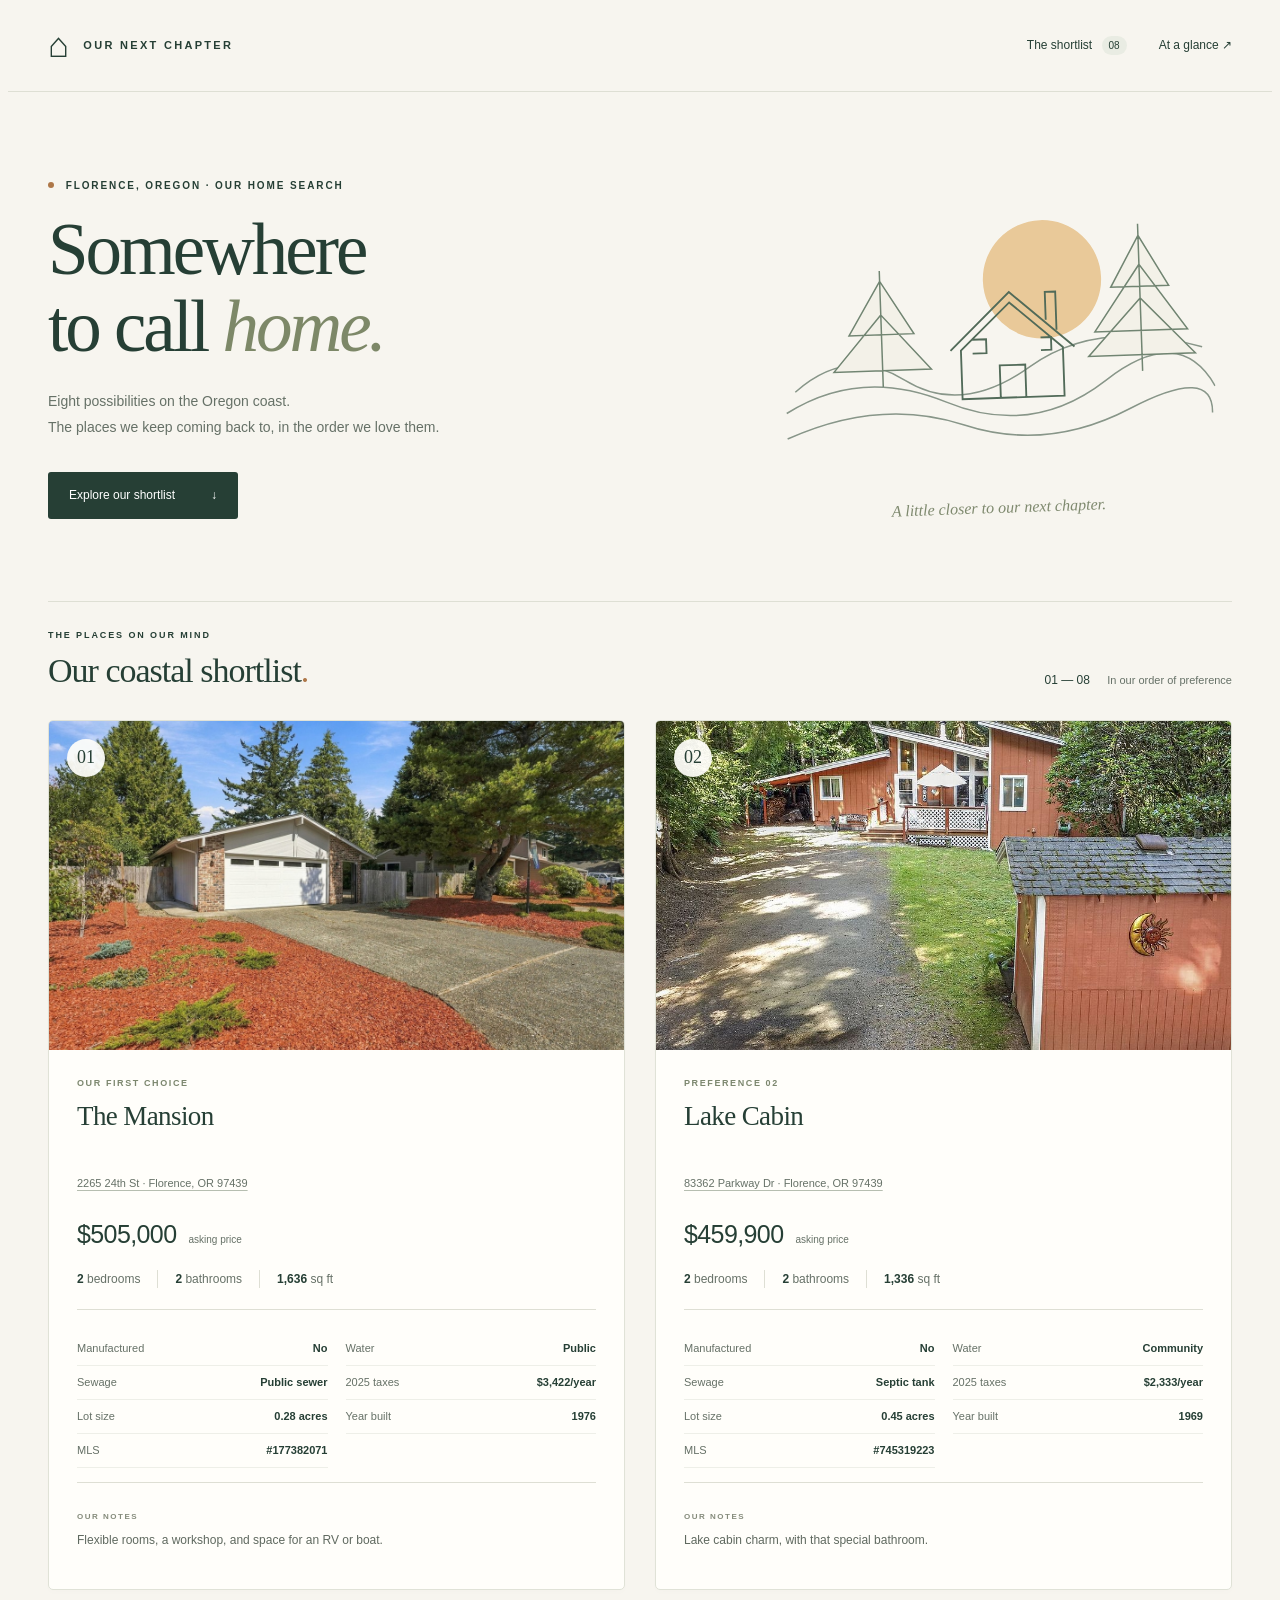
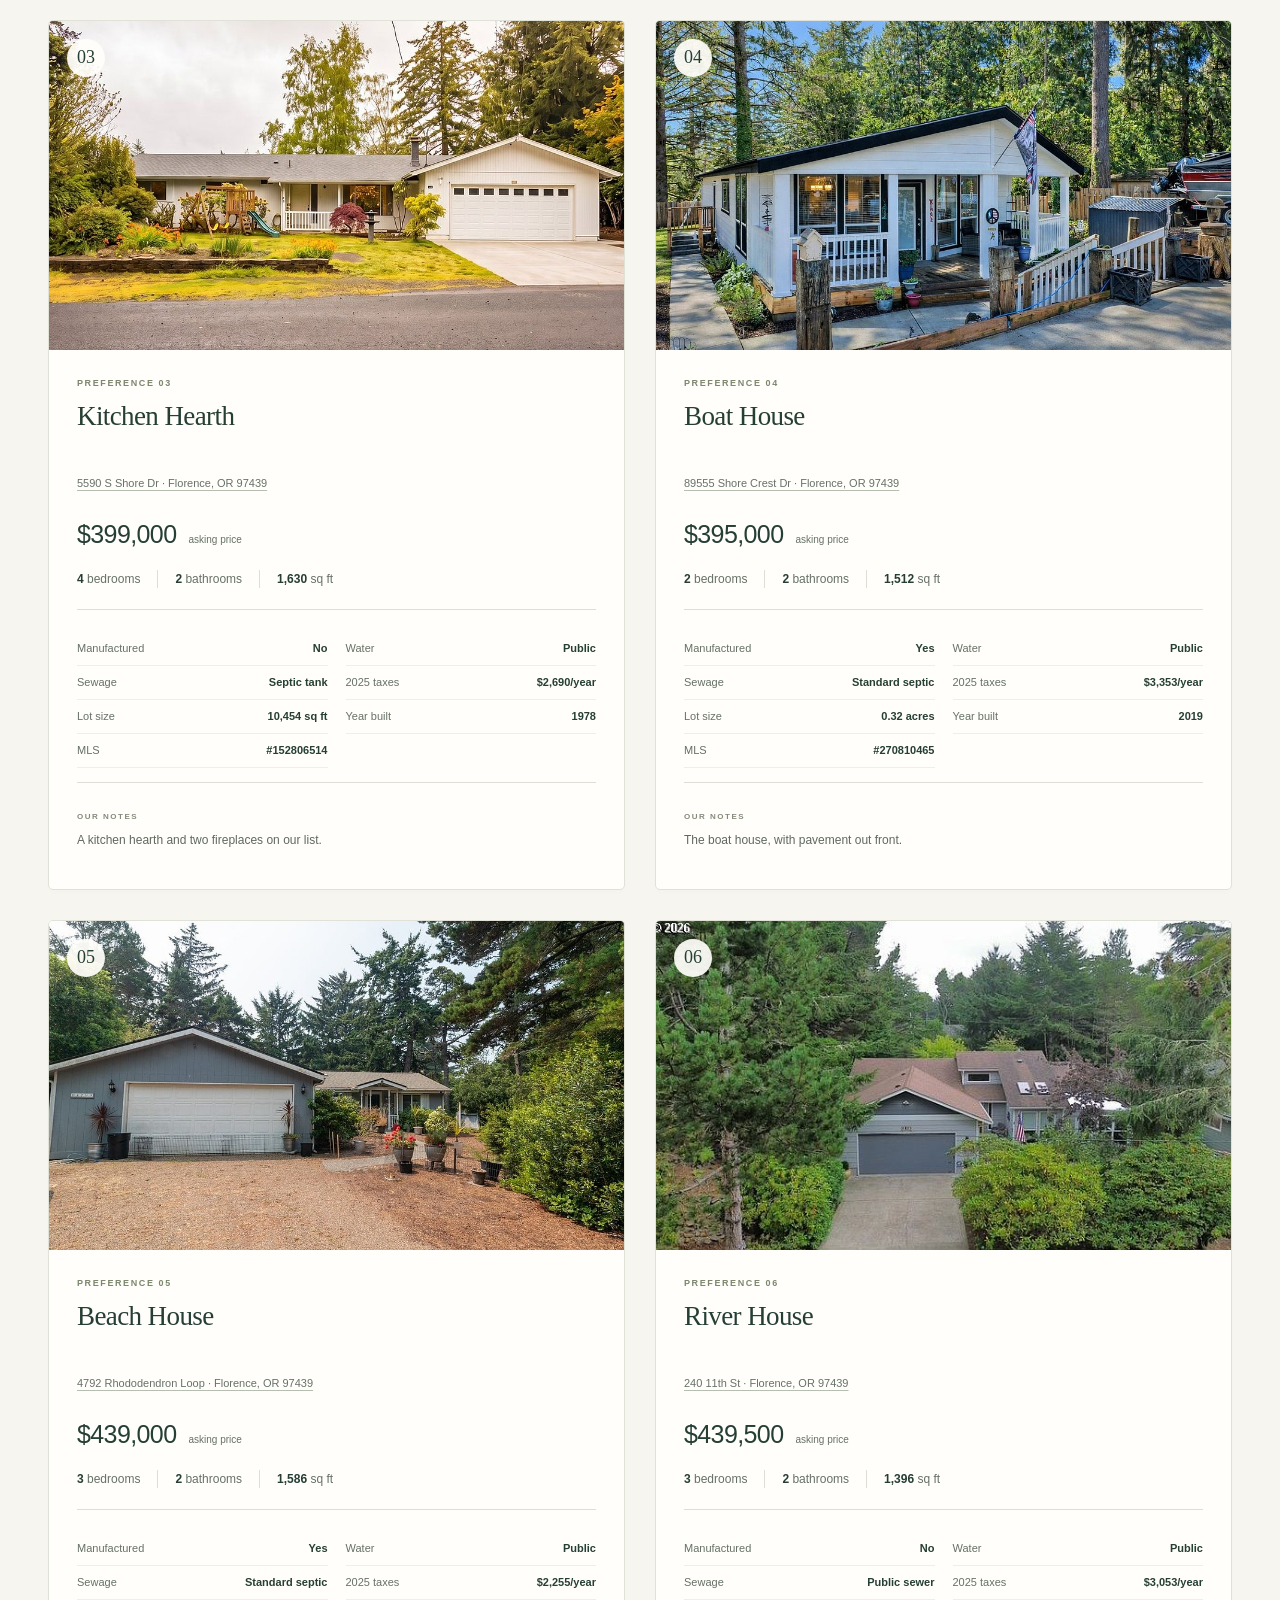
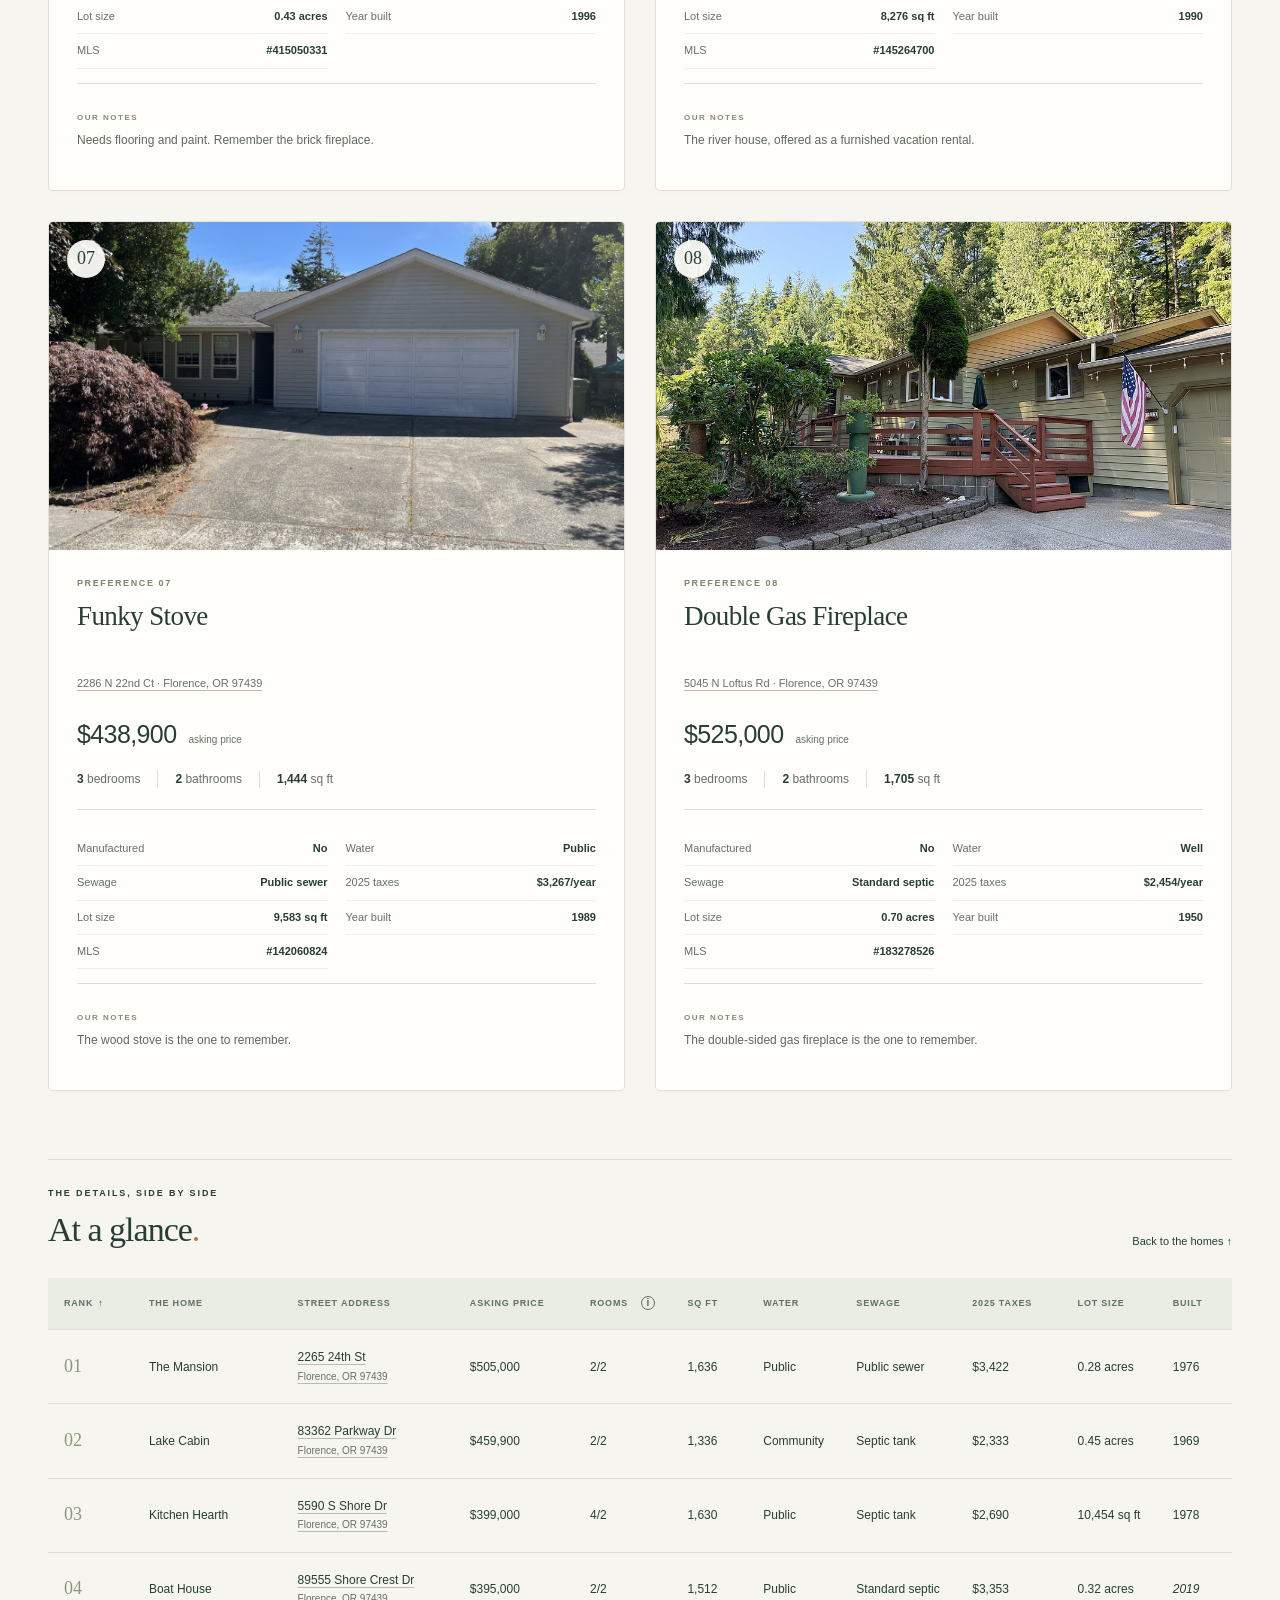
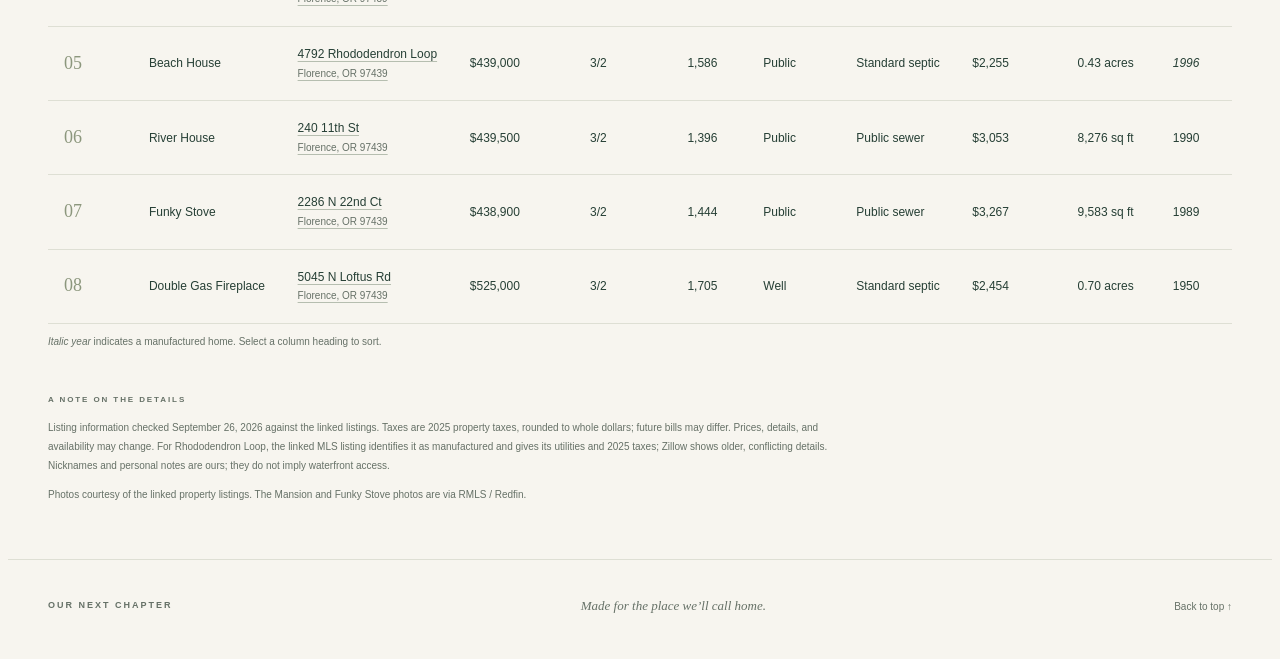
==== Florence-Homes.html @ 2bf69797 "Add Florence homes project" ====
<!doctype html><html lang="en"><head><meta charset="utf-8"><meta name="viewport" content="width=device-width,initial-scale=1"><meta name="theme-color" content="#263f35"><meta name="description" content="Our eight favorite homes in Florence, Oregon, in preference order. Prices, taxes, lot sizes, water, sewage, and construction details."><title>Somewhere to call home · Florence shortlist</title><style>:root{--paper:#f7f5ef;--ink:#263f35;--muted:#667167;--line:#dedfd4;--gold:#ae7748}*{box-sizing:border-box}html{scroll-behavior:smooth;scroll-padding-top:26px}body{margin:0;background:var(--paper);color:var(--ink);font-family:Arial,Helvetica,sans-serif;font-size:15px;line-height:1.55}a{color:inherit;text-decoration:none}a:focus-visible,.table-scroll:focus-visible{outline:3px solid var(--gold);outline-offset:5px}.skip{position:absolute;top:-60px;background:var(--ink);color:white;padding:12px;z-index:9}.skip:focus{top:0}header,main,footer{max-width:1264px;margin:auto}header{display:flex;justify-content:space-between;align-items:center;padding:28px 40px;border-bottom:1px solid var(--line)}.brand{display:flex;align-items:center;gap:12px;font-size:11px;letter-spacing:2.3px;font-weight:bold}.brand-mark{font-family:Georgia,serif;font-size:35px;font-weight:normal;line-height:1}nav{display:flex;gap:32px;font-size:12px}nav span{background:#e9ece3;border-radius:20px;padding:4px 7px;margin-left:6px;font-size:10px}main{padding:0 40px}.intro{display:grid;grid-template-columns:1.4fr 1fr;align-items:center;padding:68px 0 64px;gap:40px}.eyebrow{font-size:10px;font-weight:600;letter-spacing:1.9px;margin:0 0 19px}.dot{display:inline-block;width:6px;height:6px;background:var(--gold);border-radius:50%;margin:0 7px 1px 0}h1,h2,h3{font-family:Georgia,'Times New Roman',serif;font-weight:normal}h1{font-size:clamp(50px,5.7vw,76px);line-height:1.05;letter-spacing:-3px;margin:0 0 24px}h1 em{color:#7d8868;font-weight:normal}.intro-text{color:var(--muted);font-size:14px;line-height:1.85}.primary{display:inline-flex;gap:36px;align-items:center;background:var(--ink);color:white;padding:14px 21px;margin-top:17px;font-size:12px;border-radius:3px;transition:background .2s}.primary:hover{background:#46614c}.intro-art{padding:12px 18px 0;transform:rotate(-2deg)}.intro-art svg{width:100%}.intro-art p{text-align:center;font-family:Georgia,serif;font-style:italic;color:#7e896e;font-size:16px}.section-heading{display:flex;justify-content:space-between;align-items:end;gap:20px;margin-bottom:28px;padding-top:27px;border-top:1px solid var(--line)}.section-heading .eyebrow{margin-bottom:9px;font-size:9px}h2{font-size:34px;line-height:1.2;margin:0;letter-spacing:-1px}h2 span{color:var(--gold)}.section-heading>p{font-size:12px;margin:0 0 3px}.section-heading>p span{color:var(--muted);margin-left:14px;font-size:11px}.grid{display:grid;grid-template-columns:repeat(2,minmax(0,1fr));gap:30px}.home{background:#fffefa;border:1px solid #e0e2d7;border-radius:5px;overflow:hidden;box-shadow:0 3px 6px #263f3503;scroll-margin-top:24px}.photo{position:relative;aspect-ratio:1.75;overflow:hidden;background:#e3e8df}.photo img{width:100%;height:100%;object-fit:cover;display:block;transition:transform .5s}.home:hover .photo img{transform:scale(1.025)}.rank{position:absolute;left:18px;top:18px;display:grid;place-items:center;width:38px;height:38px;background:#fffefaed;border-radius:50%;font-family:Georgia,serif;font-size:18px}.status{position:absolute;right:18px;top:22px;background:#f7ead3;color:#714e2e;border-radius:3px;padding:6px 10px;font-size:10px;letter-spacing:.5px}.home-body{padding:27px 28px 23px}.home .eyebrow{font-size:9px;color:#7c876e;letter-spacing:1.6px;margin-bottom:9px}h3{font-size:27px;letter-spacing:-.6px;line-height:1.2;margin:0 0 10px}.address{font-size:11px;color:var(--muted);margin:0 0 23px}.price{font-size:25px;letter-spacing:-.6px;font-weight:500;display:flex;gap:12px;align-items:baseline}.price span{font-size:10px;letter-spacing:0;color:var(--muted);font-weight:normal}.facts{display:flex;gap:0;margin:16px 0 22px;padding-bottom:21px;border-bottom:1px solid var(--line);font-size:12px;color:var(--muted)}.facts span+span{border-left:1px solid var(--line);padding-left:17px;margin-left:17px}.facts b{font-weight:600;color:var(--ink)}.note{min-height:64px}.note>span{font-size:8px;letter-spacing:1.5px;color:#858b7b;font-weight:bold}.note p{font-size:12px;margin:5px 0 18px;color:#5f695f;line-height:1.6}.listing{display:flex;justify-content:space-between;align-items:center;font-size:11px;border-top:1px solid var(--line);padding-top:15px;font-weight:600}.listing span{font-size:21px;font-weight:normal}.listing:hover{color:var(--gold)}.source-note{display:block;font-size:9px;color:var(--muted);margin-top:8px}.source-note a{text-decoration:underline}.comparison{padding-top:68px}.comparison .section-heading>a{font-size:11px}.table-scroll{overflow-x:auto}table{border-collapse:collapse;width:100%;font-size:12px;text-align:left;white-space:nowrap}thead{background:#e9ede3;color:#626f61;font-size:9px;letter-spacing:.8px;text-transform:uppercase}th,td{padding:18px 16px;border-bottom:1px solid var(--line)}tbody th{font-weight:normal}tbody th a:hover{text-decoration:underline}tbody tr:hover{background:#eeeee5}.table-rank{font-family:Georgia,serif;font-size:18px;color:#8c977d}.details{max-width:790px;padding:40px 0 45px;color:var(--muted);font-size:10px;line-height:1.9}.details .eyebrow{font-size:8px}.details p{margin:10px 0}footer{padding:23px 40px 30px;border-top:1px solid var(--line);display:flex;align-items:center;justify-content:space-between;font-size:10px;color:var(--muted)}footer>span{font-size:9px;letter-spacing:2px;font-weight:bold}footer p{font-family:Georgia,serif;font-style:italic;font-size:13px}footer a{font-size:10px}@media(min-width:1000px){.home h3{min-height:65px}}@media(max-width:760px){header{padding:22px 22px}.brand{font-size:9px;letter-spacing:1.3px}nav{gap:16px}nav a{font-size:10px}nav a:last-child{display:none}main{padding:0 22px}.intro{padding:44px 0 42px;grid-template-columns:1fr;gap:10px}.intro-art{display:none}h1{font-size:60px}.intro-text{font-size:13px}.section-heading{align-items:start;flex-direction:column;gap:15px}h2{font-size:29px}.grid{grid-template-columns:1fr;gap:25px}.home-body{padding:23px}.photo{aspect-ratio:1.5}h3{font-size:27px}.comparison{padding-top:42px}footer{padding:22px;gap:20px;flex-wrap:wrap}footer p{display:none}.facts span+span{padding-left:13px;margin-left:13px}.details{padding:30px 0}.eyebrow{font-size:9px}.table-scroll{margin-right:-22px}th,td{padding:14px 12px}}@media(prefers-reduced-motion:reduce){html{scroll-behavior:auto}.photo img{transition:none}.home:hover .photo img{transform:none}}@media print{body{background:white}header nav,.primary,.intro-art,footer{display:none}.intro{display:block;padding:15px 0}h1{font-size:40px}.grid{gap:16px}.home{break-inside:avoid}.photo{aspect-ratio:2}.home-body{padding:15px}.comparison{break-before:page}.table-scroll{overflow:visible}.source-note{font-size:8px}}

/* Listing details added beneath the headline facts. */
.property-details{display:grid;grid-template-columns:repeat(2,minmax(0,1fr));gap:0 18px;margin:0 0 19px;padding:0 0 14px;border-bottom:1px solid var(--line)}
.property-details>div{display:flex;justify-content:space-between;gap:10px;padding:8px 0;border-bottom:1px solid #eeefe8;font-size:11px}
.property-details dt{color:var(--muted)}
.property-details dd{margin:0;color:var(--ink);font-weight:600;text-align:right}
.table-city{color:var(--muted);font-size:10px}
@media(max-width:440px){.property-details{grid-template-columns:1fr}}
@media print{.property-details{gap:0 12px}.property-details>div{padding:4px 0}}
.photo-link{display:block;width:100%;height:100%;cursor:pointer}
.photo-link:focus-visible{outline:3px solid var(--gold);outline-offset:-6px}
.photo .rank,.photo .status{pointer-events:none}
.address a,.table-address a{text-decoration:underline;text-decoration-color:#b6beb0;text-underline-offset:3px}
.address a:hover,.table-address a:hover{color:var(--gold);text-decoration-color:currentColor}
.sort-button{border:0;background:none;color:inherit;font:inherit;font-weight:inherit;letter-spacing:inherit;text-transform:inherit;padding:0 13px 0 0;cursor:pointer;white-space:nowrap}
.sort-button:hover{color:var(--ink)}
.sort-button:focus-visible,.rooms-help:focus-visible{outline:2px solid var(--gold);outline-offset:3px}
thead th[aria-sort="ascending"] .sort-button::after,thead th[aria-sort="descending"] .sort-button::after{display:inline-block;margin-left:5px;color:var(--ink)}
thead th[aria-sort="ascending"] .sort-button::after{content:"↑"}
thead th[aria-sort="descending"] .sort-button::after{content:"↓"}
.rooms-help{position:relative;display:inline-grid;place-items:center;width:14px;height:14px;border:1px solid currentColor;border-radius:50%;font-size:10px;line-height:1;letter-spacing:0;text-transform:none;cursor:help}
.rooms-tip{display:none;position:absolute;z-index:3;left:50%;top:calc(100% + 8px);width:200px;white-space:normal;transform:translateX(-50%);padding:9px 11px;border-radius:3px;background:var(--ink);color:white;box-shadow:0 3px 8px #263f3530;font-size:11px;font-weight:normal;line-height:1.45;text-align:left}
.rooms-help:hover .rooms-tip,.rooms-help:focus .rooms-tip{display:block}
.table-note{margin:10px 0 0;color:var(--muted);font-size:10px}
</style></head><body><a class="skip" href="#shortlist">Skip to homes</a><header><a class="brand" href="#"><span class="brand-mark" aria-hidden="true">⌂</span> OUR NEXT CHAPTER</a><nav aria-label="Main navigation"><a href="#shortlist">The shortlist <span>08</span></a><a href="#compare">At a glance ↗</a></nav></header><main><section class="intro"><div class="intro-copy"><p class="eyebrow"><span class="dot"></span> FLORENCE, OREGON · OUR HOME SEARCH</p><h1>Somewhere<br>to call <em>home.</em></h1><p class="intro-text">Eight possibilities on the Oregon coast.<br>The places we keep coming back to, in the order we love them.</p><a class="primary" href="#shortlist">Explore our shortlist <span>↓</span></a></div><div class="intro-art" aria-hidden="true"><svg viewBox="0 0 380 260" fill="none"><circle cx="234" cy="94" r="51" fill="#e9c999"/><path d="M18 184Q65 145 113 177T221 169T370 157M10 202Q75 164 148 197T286 183T380 191M10 224Q91 191 162 217T306 208T377 214" stroke="#889689" stroke-width="1.3"/><path d="M94 182V82m0 9-28 46h56L94 91Zm0 29-42 48h84L94 120Zm224 56V49m0 10-25 44h50l-25-44Zm0 25-40 57h80l-40-57Zm0 29-46 49h92l-46-49Z" fill="#f3f1e8" stroke="#718572" stroke-width="1.3"/><path d="m162 153 43-40 45 40v42h-88v-42Zm-9 0 52-49 55 49M195 195v-28h22v28m14-51h9v11h-9m-59-11h12v12h-12" stroke="#526b59" stroke-width="1.6"/><path d="M236 129v-24h9v33" stroke="#526b59" stroke-width="1.6"/></svg><p>A little closer to our next chapter.</p></div></section><section id="shortlist" class="shortlist"><div class="section-heading"><div><p class="eyebrow">THE PLACES ON OUR MIND</p><h2>Our coastal shortlist<span>.</span></h2></div><p>01 — 08 <span>In our order of preference</span></p></div><div class="grid"><article class="home" id="home-1"><div class="photo"><a class="photo-link" href="https://www.redfin.com/OR/Florence/2265-24th-St-97439/home/26116348" target="_blank" rel="noopener noreferrer" aria-label="View listing for 2265 24th St (opens in a new tab)"><img src="[data-uri]" alt="Listing exterior of 2265 24th St" width="960" height="640" fetchpriority="high"></a><span class="rank">01</span></div><div class="home-body"><div class="eyebrow">OUR FIRST CHOICE</div><h3>The Mansion</h3><p class="address"><a href="https://www.google.com/maps/search/?api=1&amp;query=2265%2024th%20St%2C%20Florence%2C%20OR%2097439" target="_blank" rel="noopener noreferrer">2265 24th St · Florence, OR 97439</a></p><div class="price">$505,000<span>asking price</span></div><div class="facts"><span><b>2</b> bedrooms</span><span><b>2</b> bathrooms</span><span><b>1,636</b> sq ft</span></div><dl class="property-details"><div><dt>Manufactured</dt><dd>No</dd></div><div><dt>Water</dt><dd>Public</dd></div><div><dt>Sewage</dt><dd>Public sewer</dd></div><div><dt>2025 taxes</dt><dd>$3,422/year</dd></div><div><dt>Lot size</dt><dd>0.28 acres</dd></div><div><dt>Year built</dt><dd>1976</dd></div><div><dt>MLS</dt><dd>#177382071</dd></div></dl><div class="note"><span>OUR NOTES</span><p>Flexible rooms, a workshop, and space for an RV or boat.</p></div></div></article><article class="home" id="home-2"><div class="photo"><a class="photo-link" href="https://www.zillow.com/homedetails/83362-Parkway-Dr-Florence-OR-97439/48425879_zpid/" target="_blank" rel="noopener noreferrer" aria-label="View listing for 83362 Parkway Dr (opens in a new tab)"><img src="[data-uri]" alt="Listing exterior of 83362 Parkway Dr" width="960" height="640" loading="eager"></a><span class="rank">02</span></div><div class="home-body"><div class="eyebrow">PREFERENCE 02</div><h3>Lake Cabin</h3><p class="address"><a href="https://www.google.com/maps/search/?api=1&amp;query=83362%20Parkway%20Dr%2C%20Florence%2C%20OR%2097439" target="_blank" rel="noopener noreferrer">83362 Parkway Dr · Florence, OR 97439</a></p><div class="price">$459,900<span>asking price</span></div><div class="facts"><span><b>2</b> bedrooms</span><span><b>2</b> bathrooms</span><span><b>1,336</b> sq ft</span></div><dl class="property-details"><div><dt>Manufactured</dt><dd>No</dd></div><div><dt>Water</dt><dd>Community</dd></div><div><dt>Sewage</dt><dd>Septic tank</dd></div><div><dt>2025 taxes</dt><dd>$2,333/year</dd></div><div><dt>Lot size</dt><dd>0.45 acres</dd></div><div><dt>Year built</dt><dd>1969</dd></div><div><dt>MLS</dt><dd>#745319223</dd></div></dl><div class="note"><span>OUR NOTES</span><p>Lake cabin charm, with that special bathroom.</p></div></div></article><article class="home" id="home-3"><div class="photo"><a class="photo-link" href="https://www.zillow.com/homedetails/5590-S-Shore-Dr-Florence-OR-97439/48406087_zpid/" target="_blank" rel="noopener noreferrer" aria-label="View listing for 5590 S Shore Dr (opens in a new tab)"><img src="[data-uri]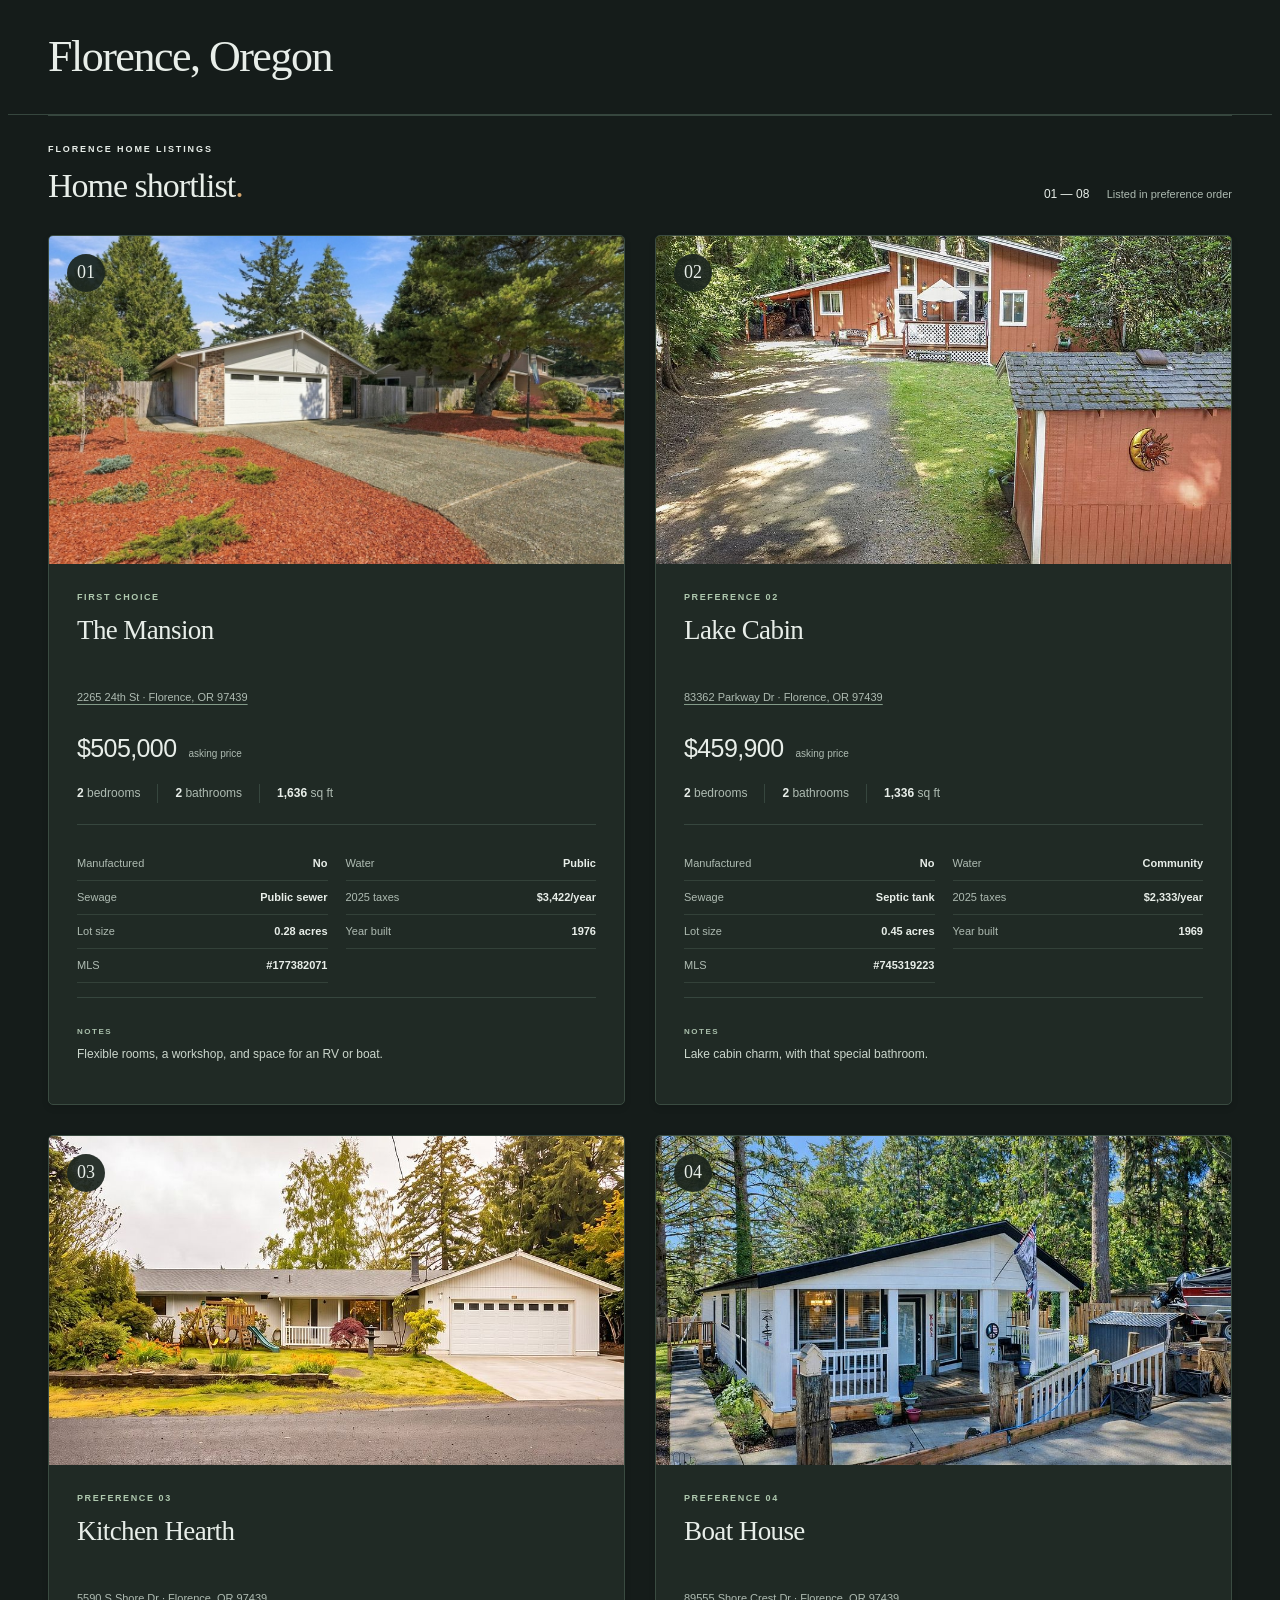
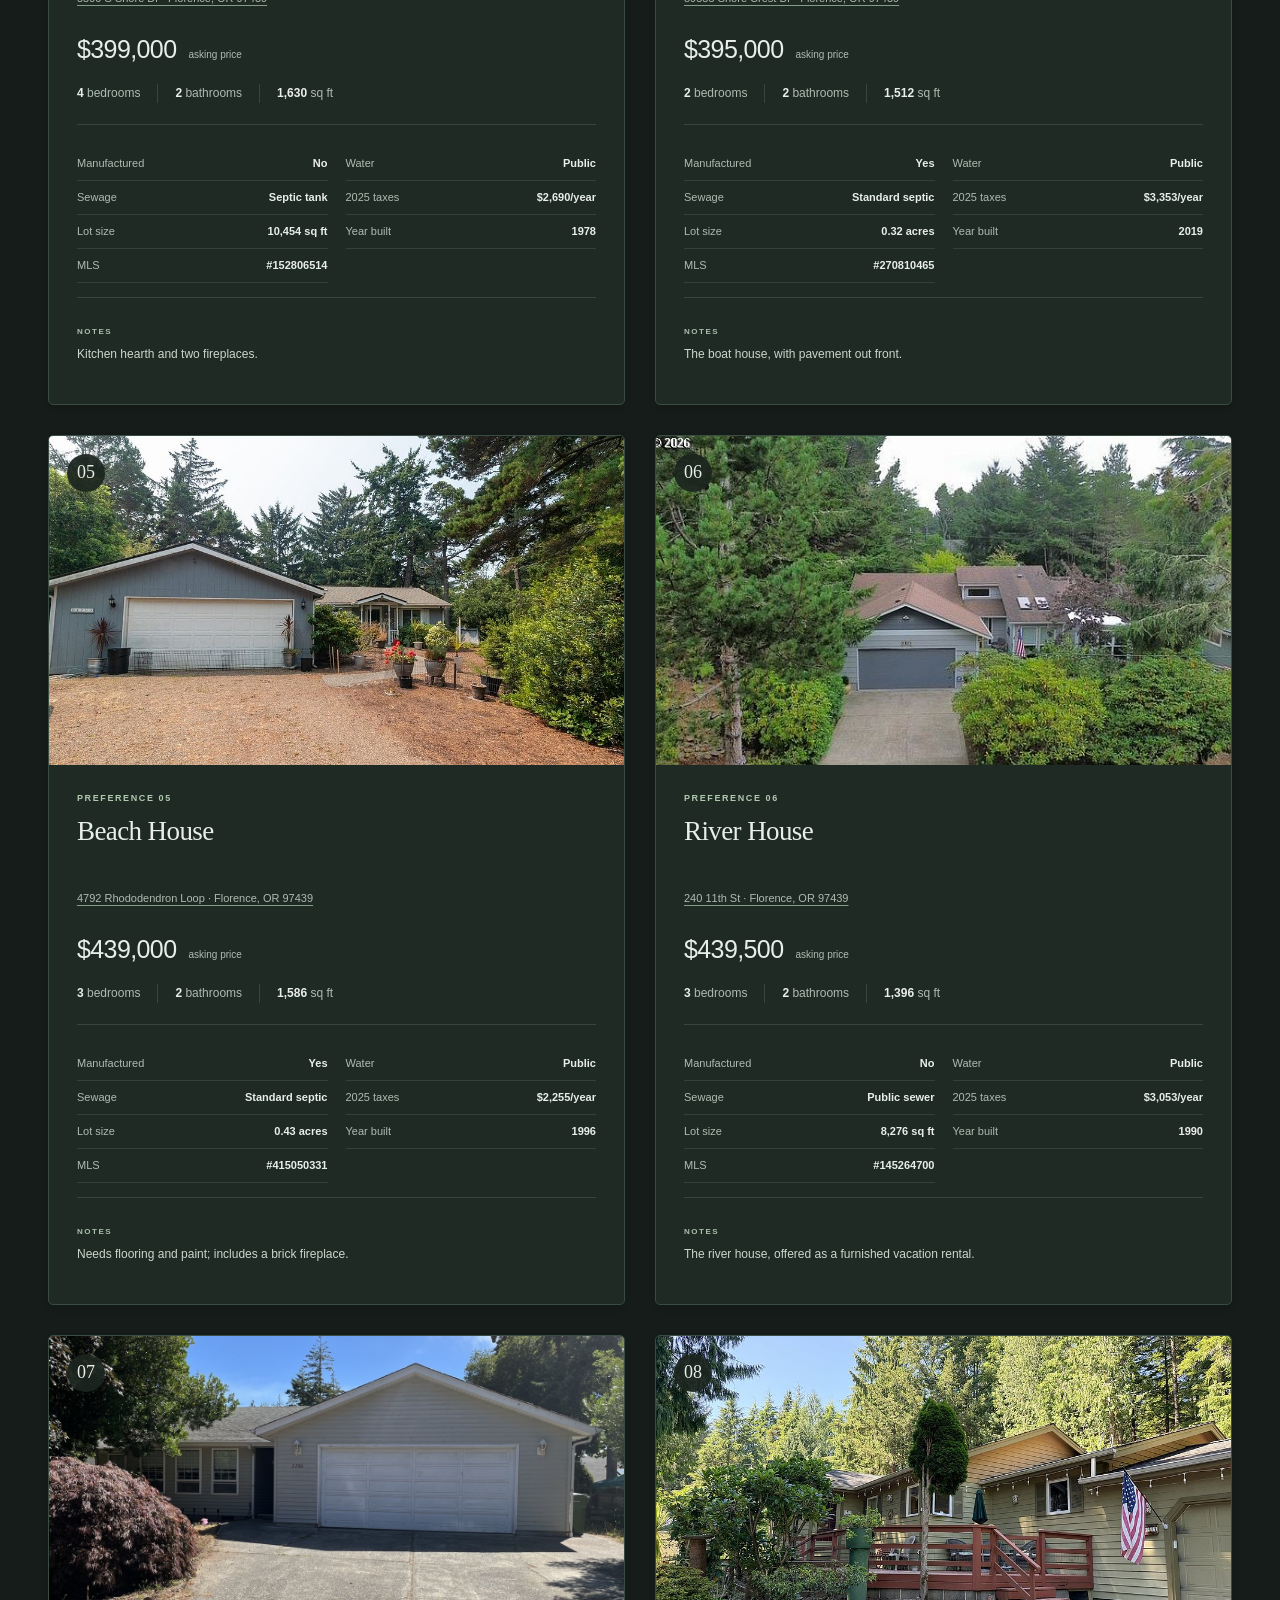
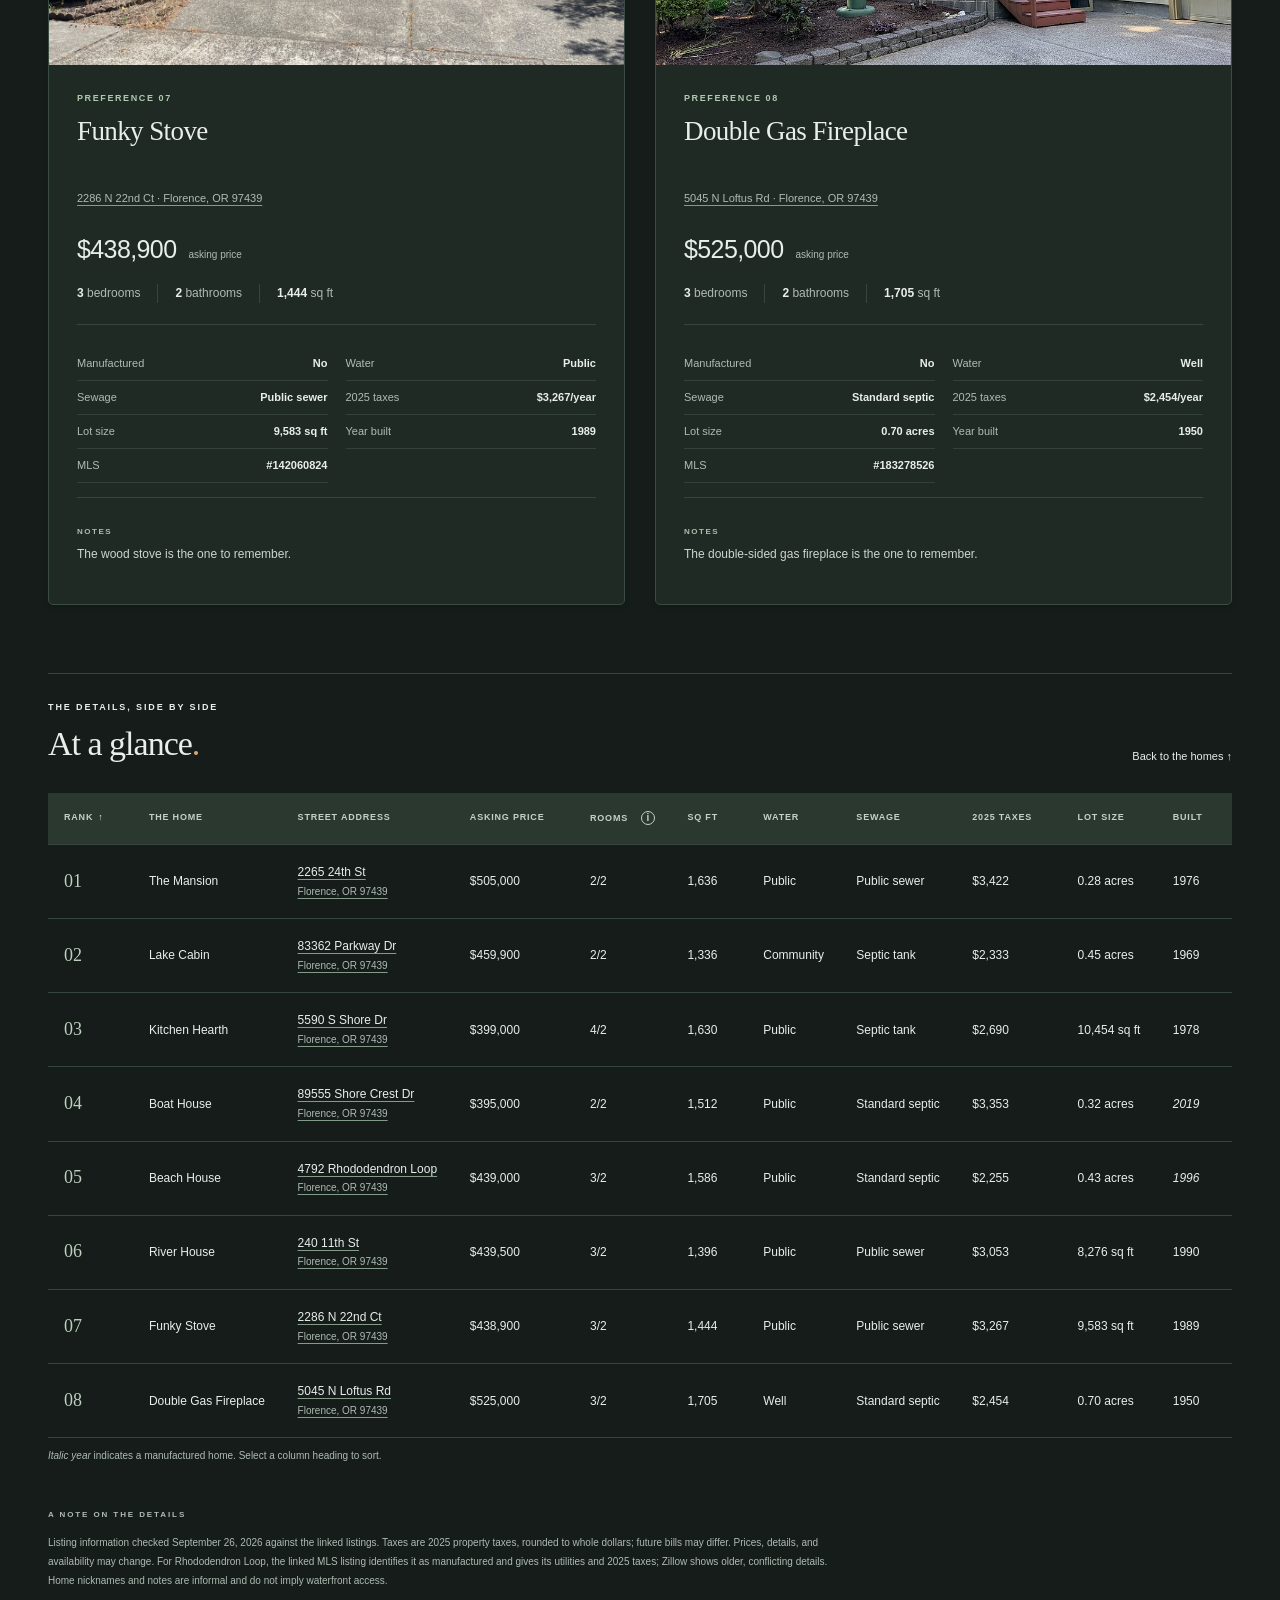
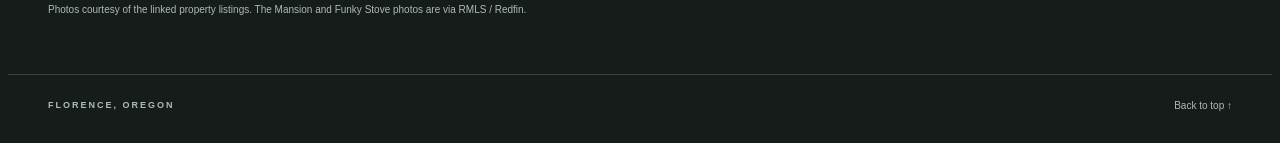
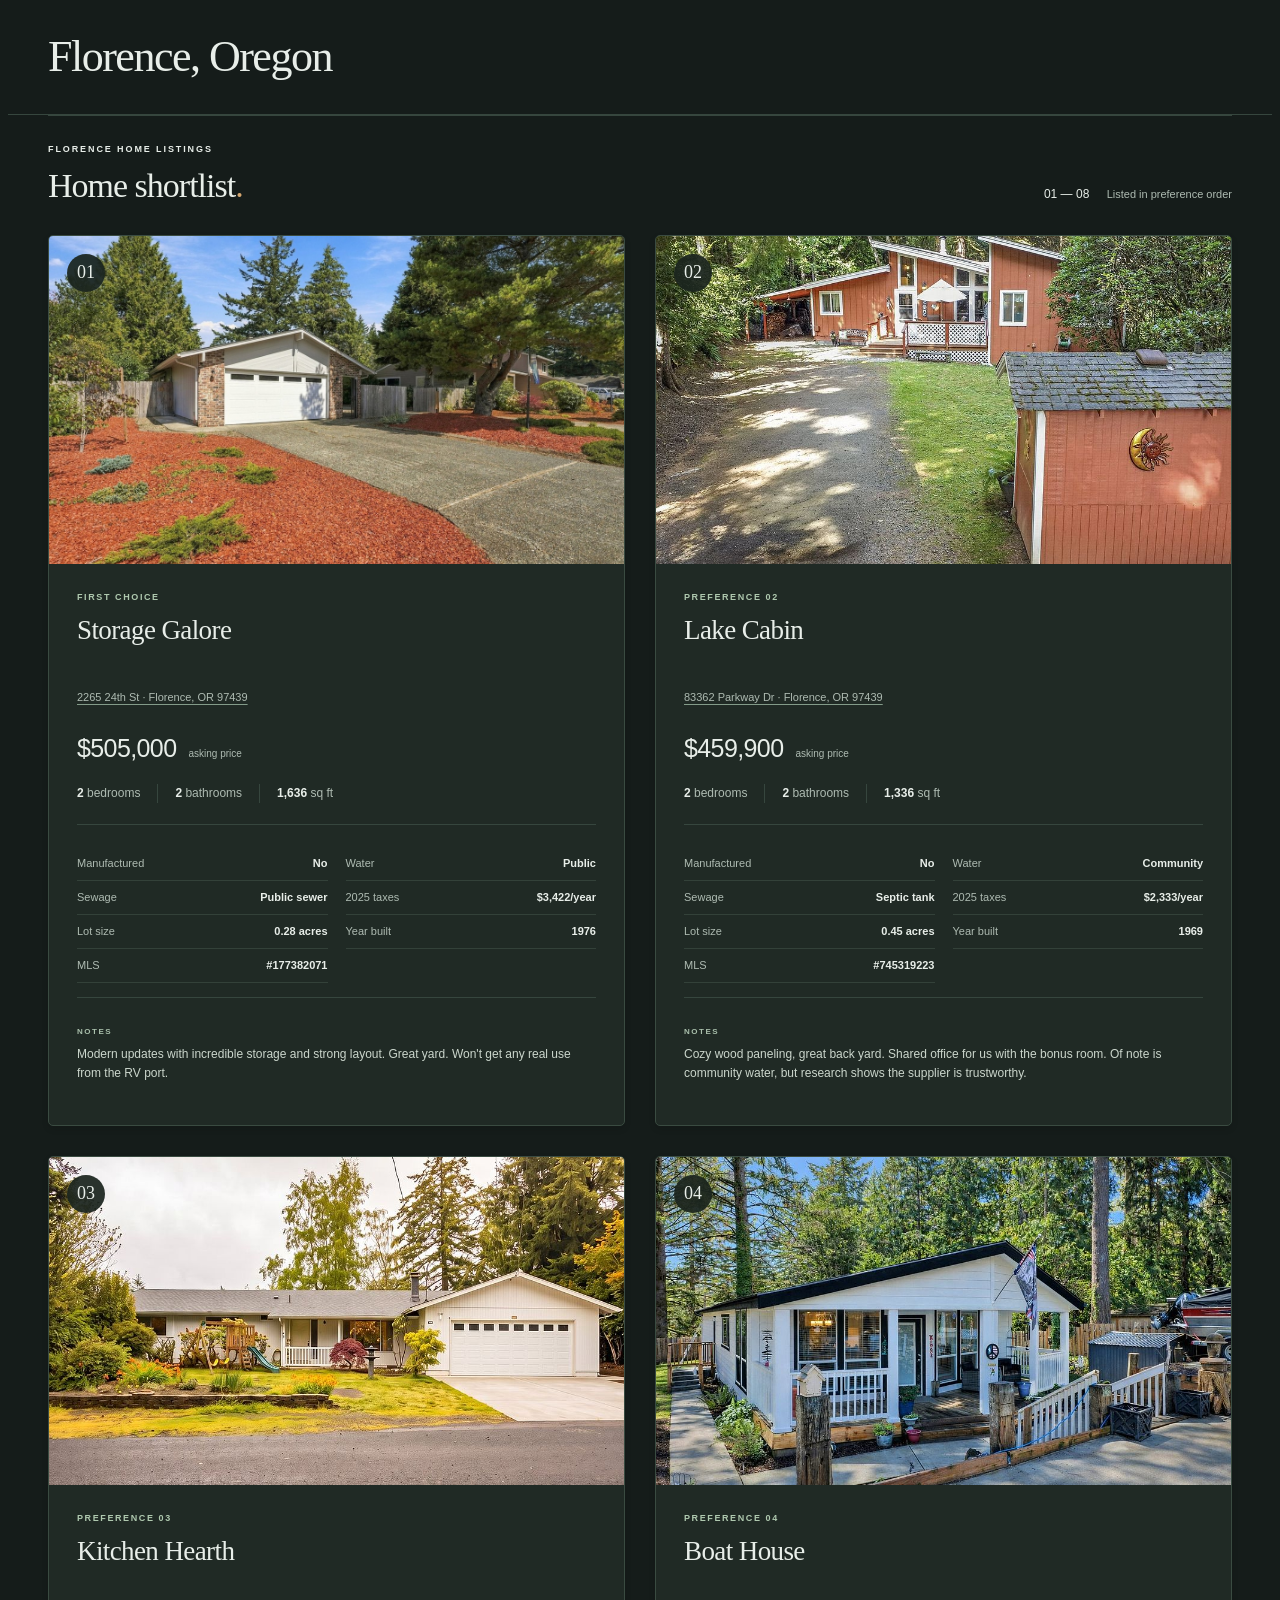
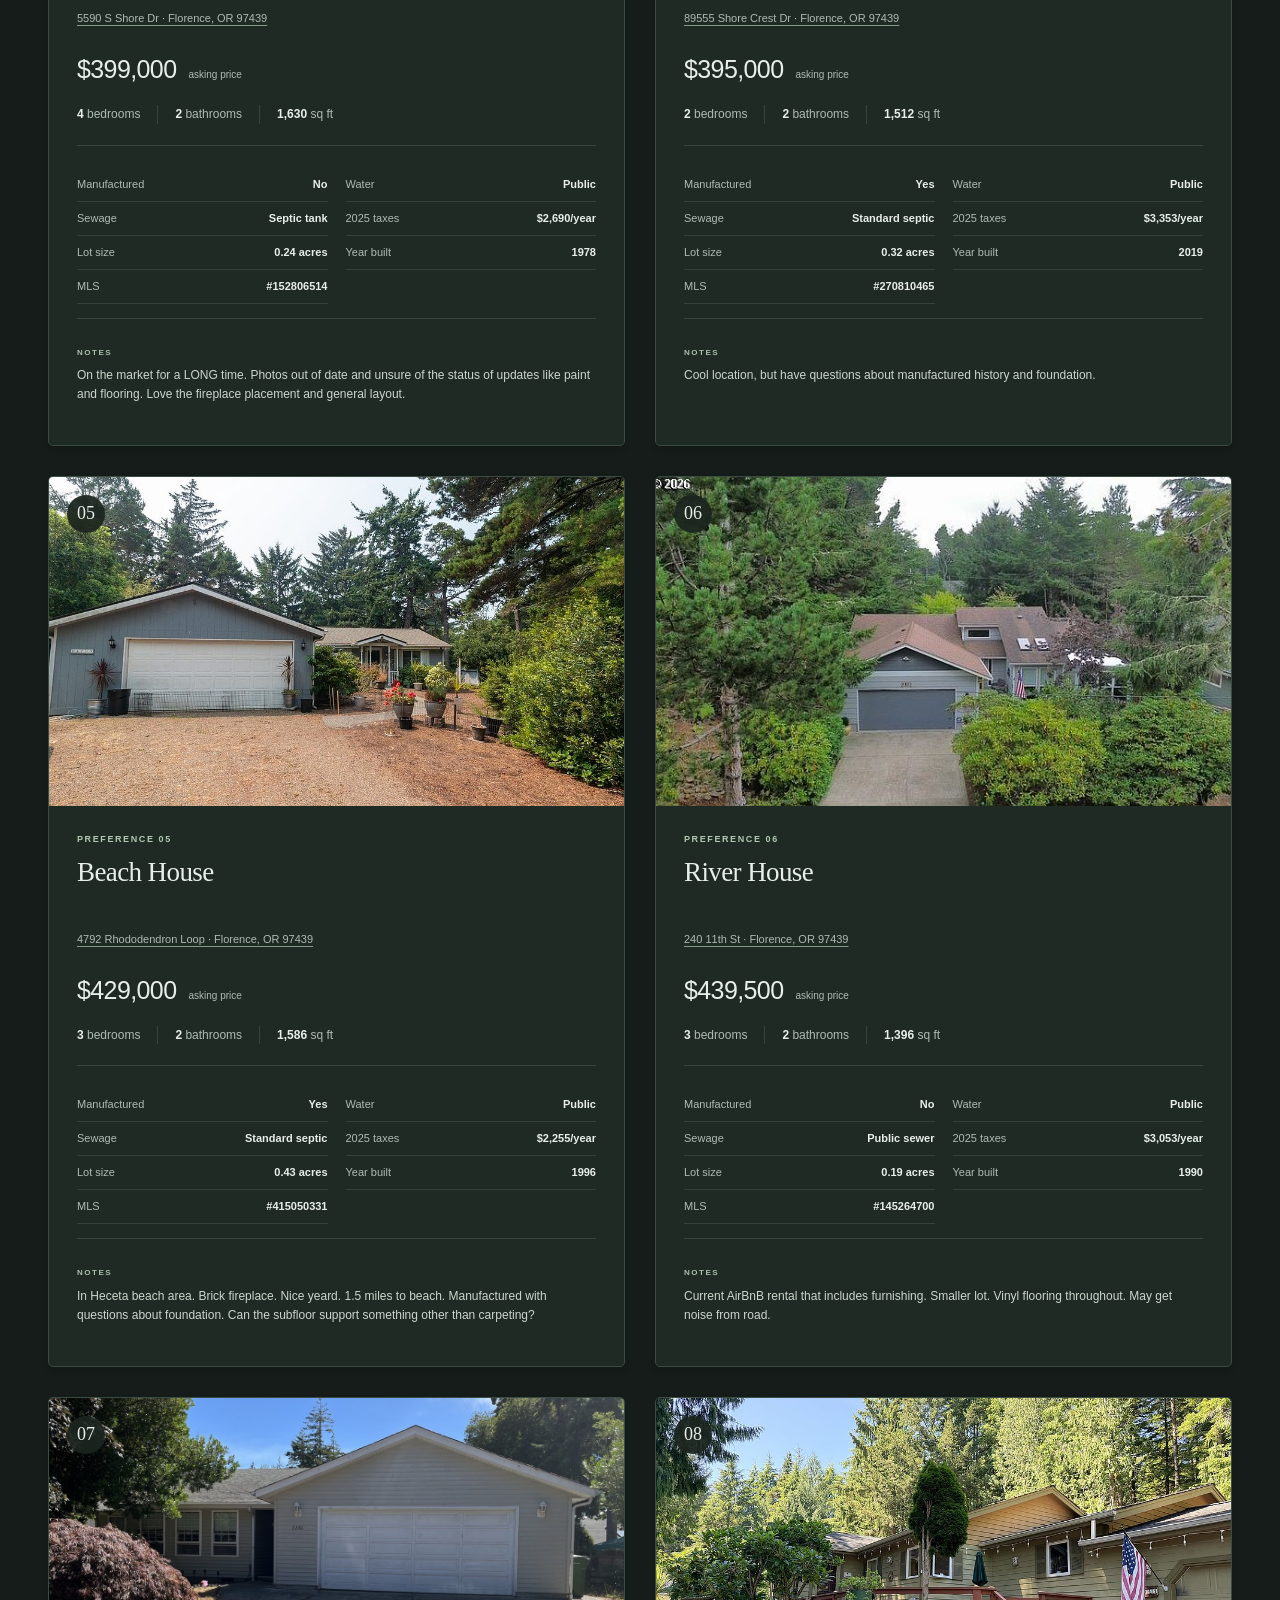
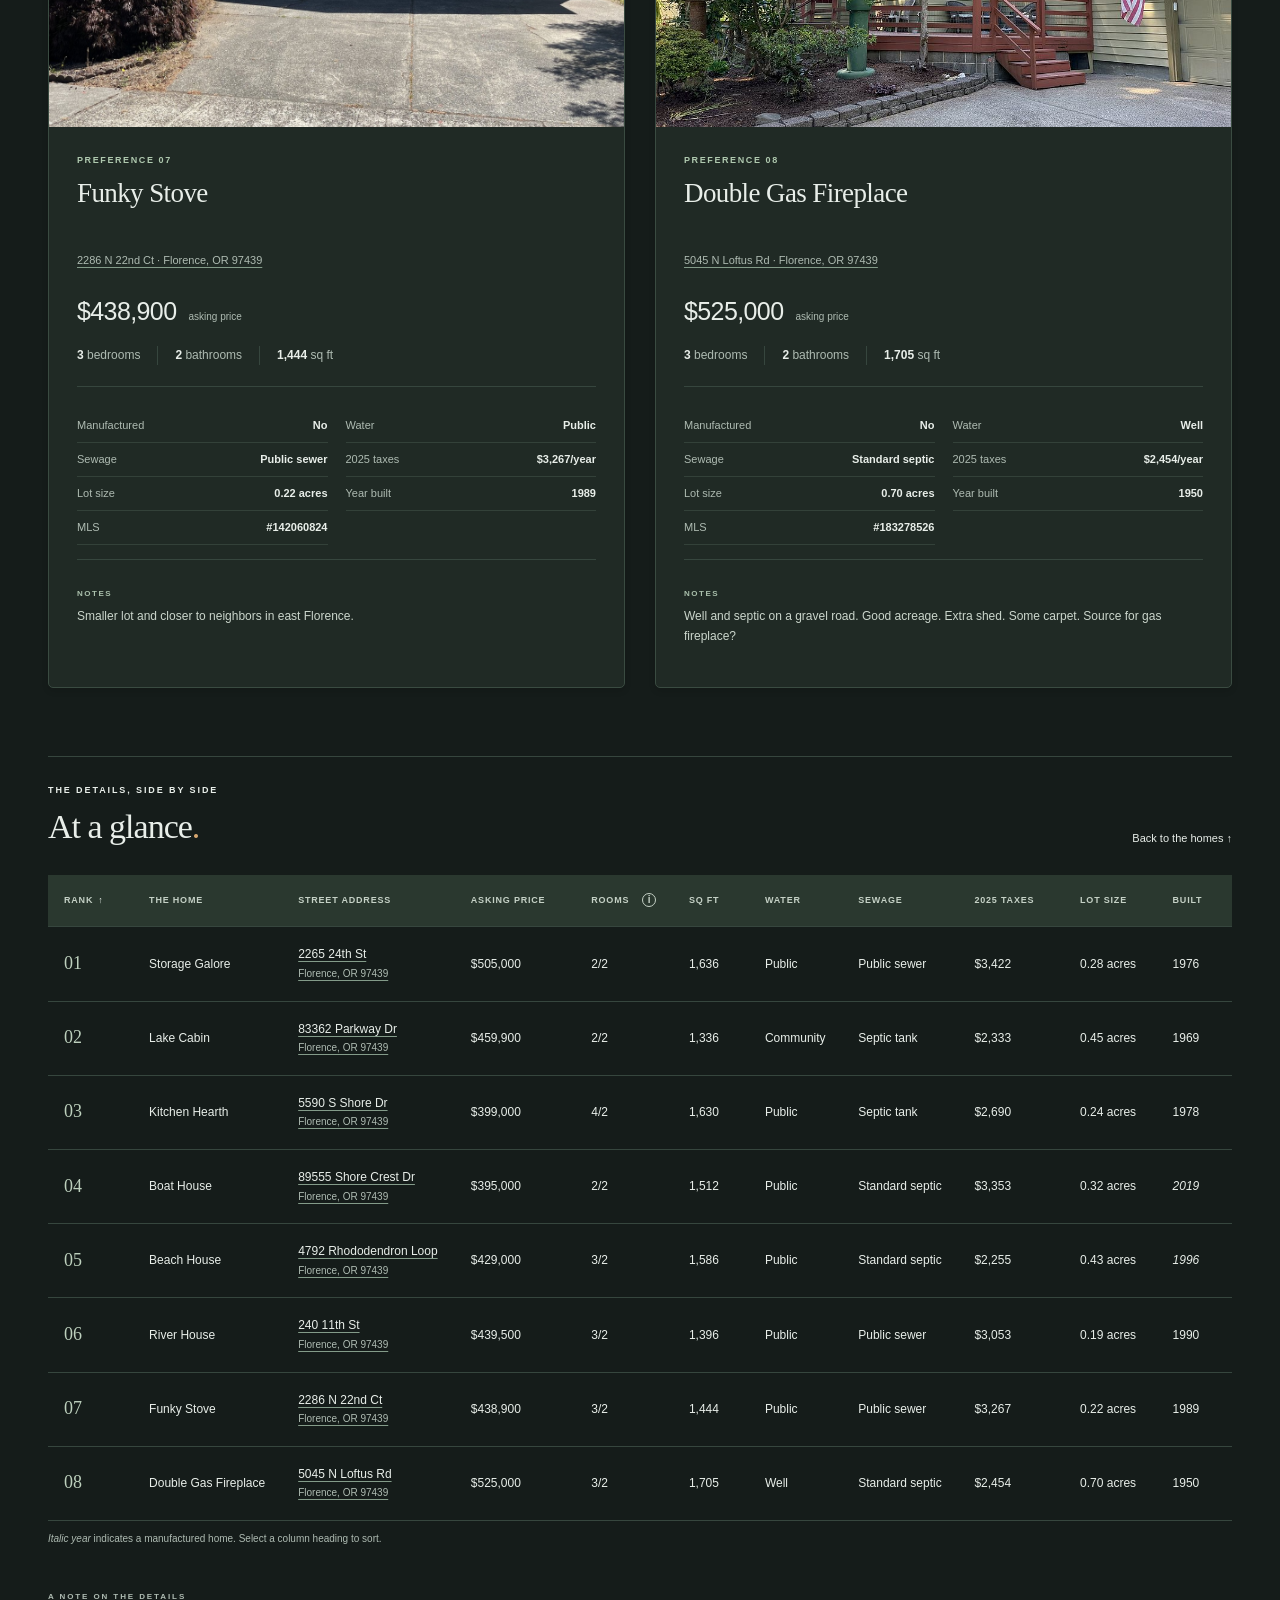
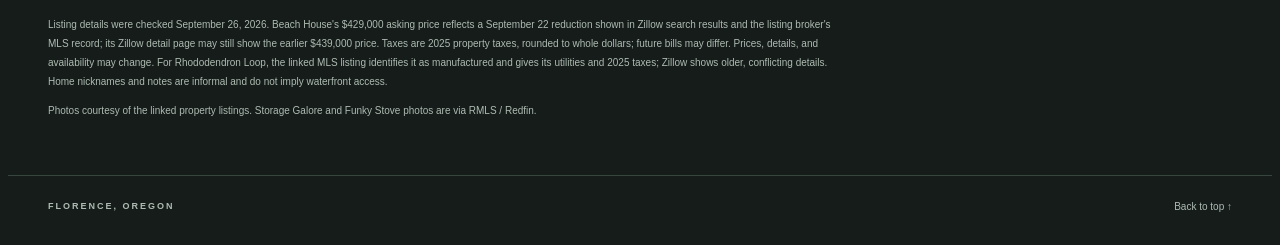
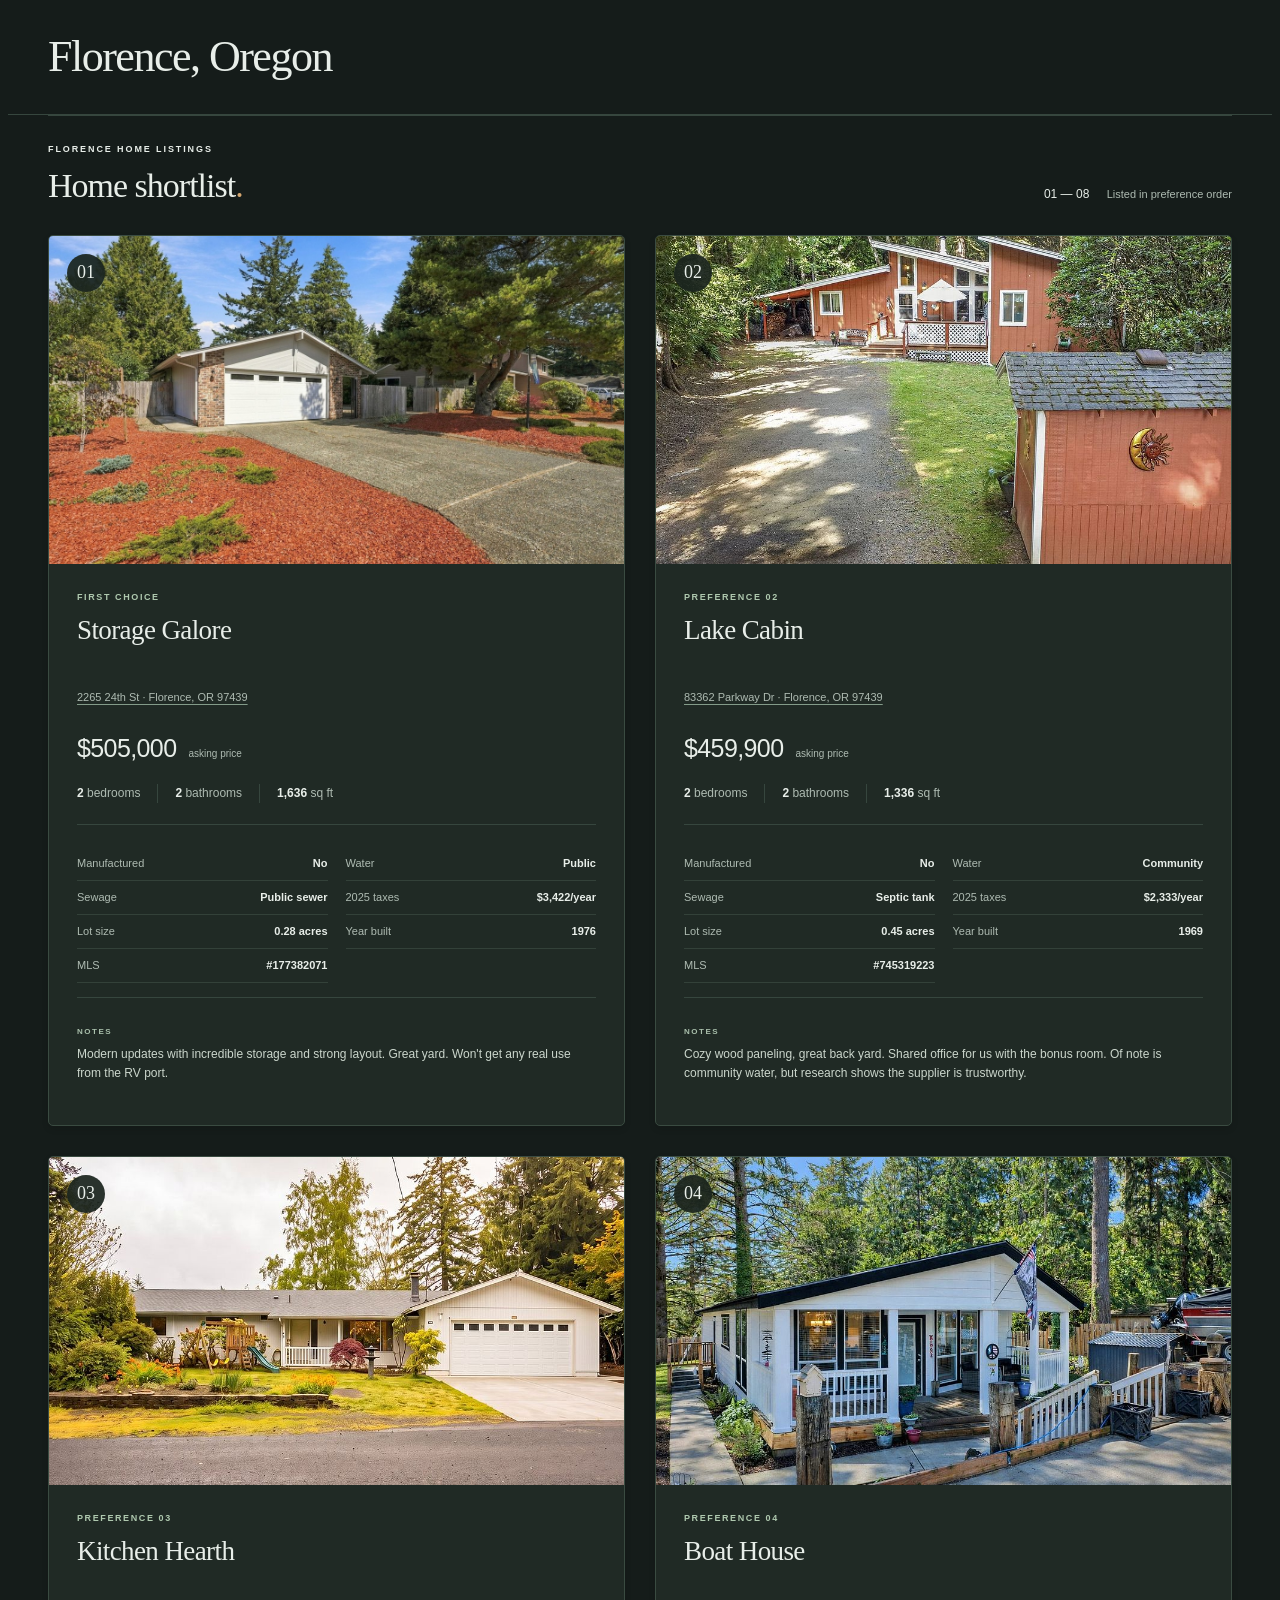
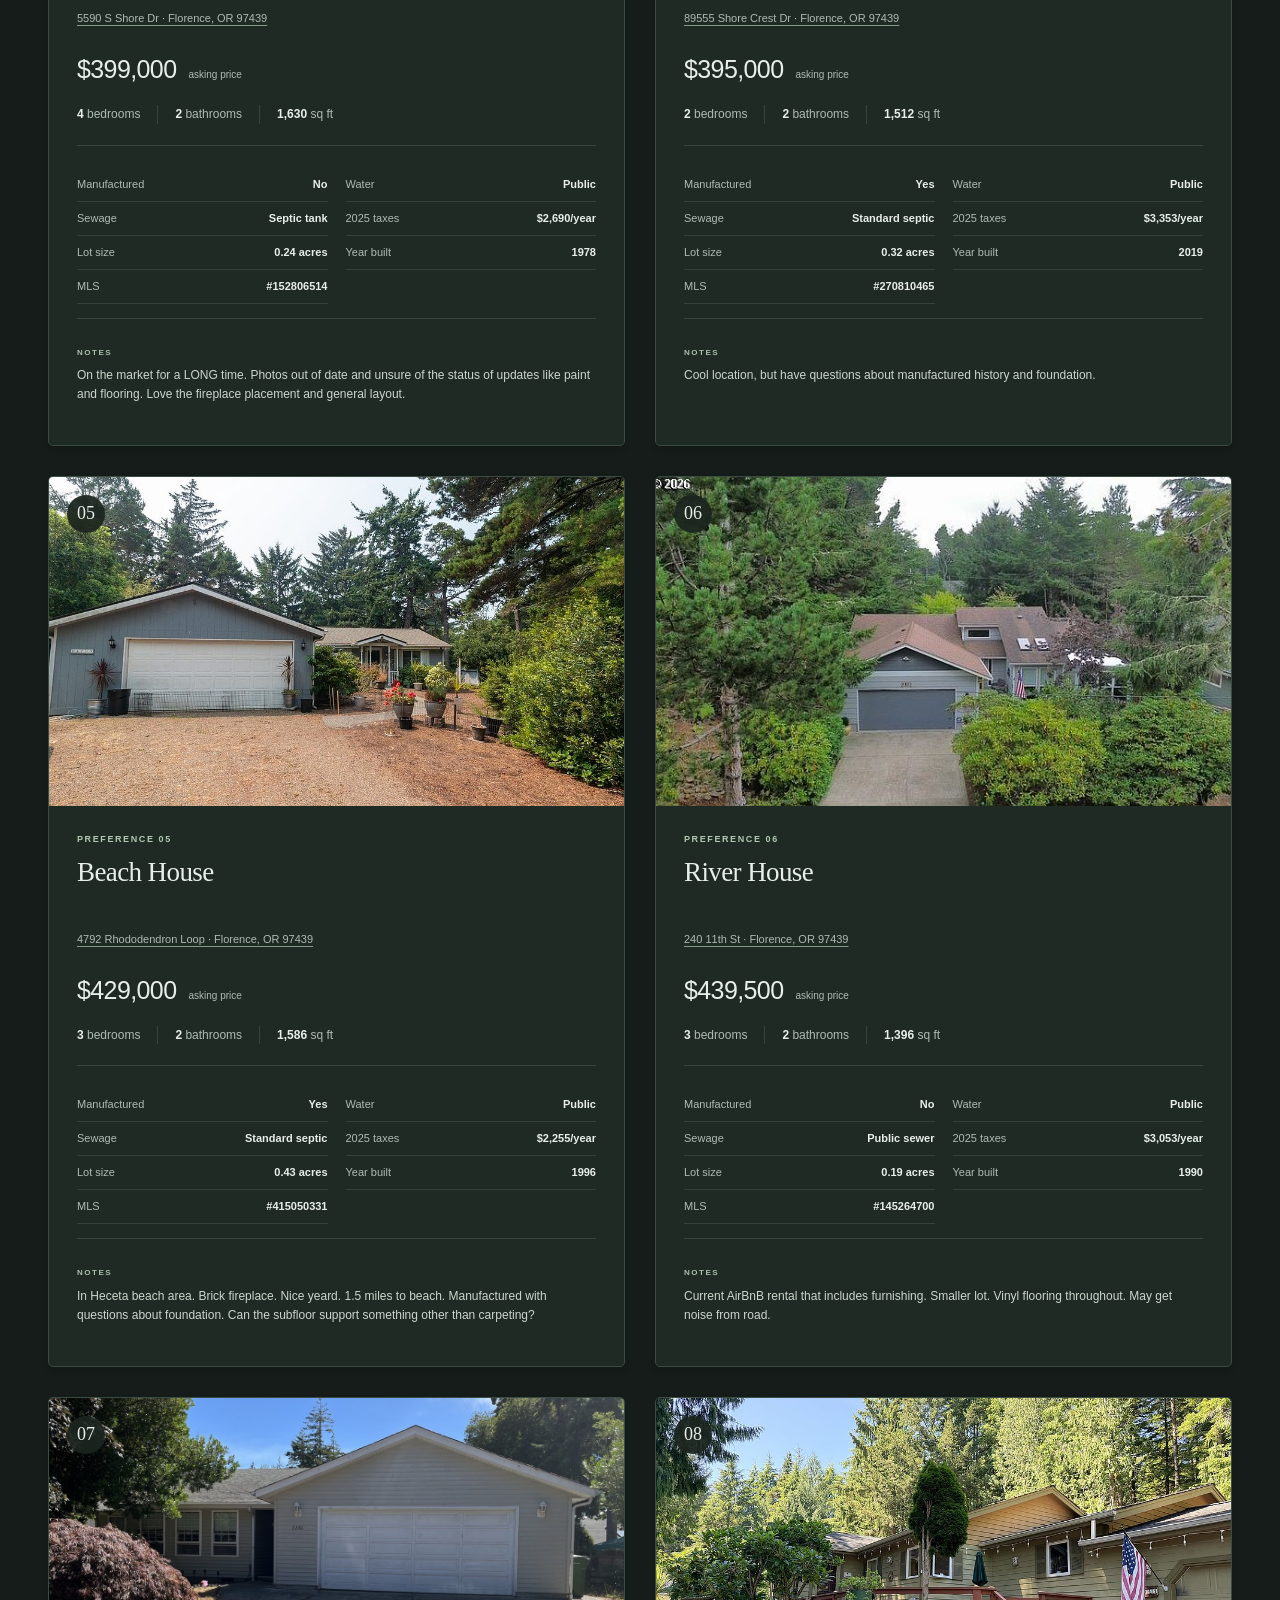
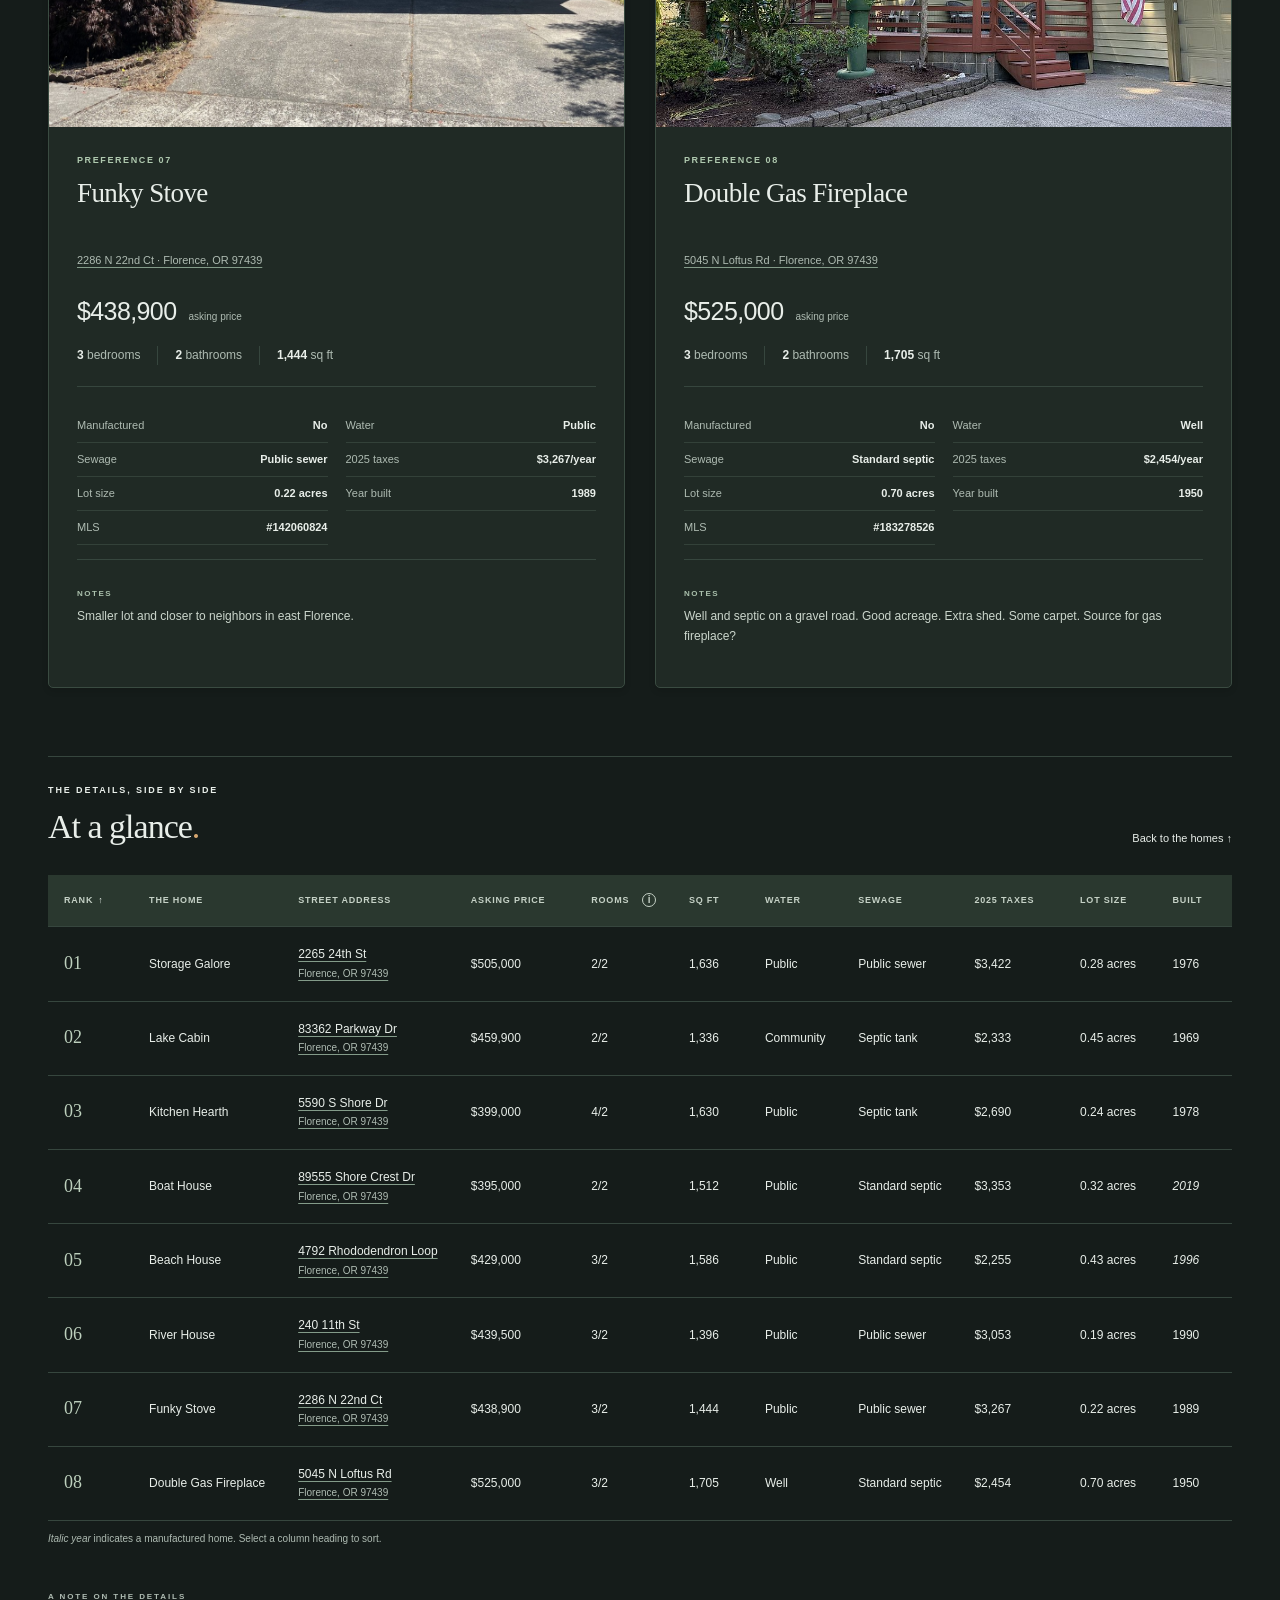
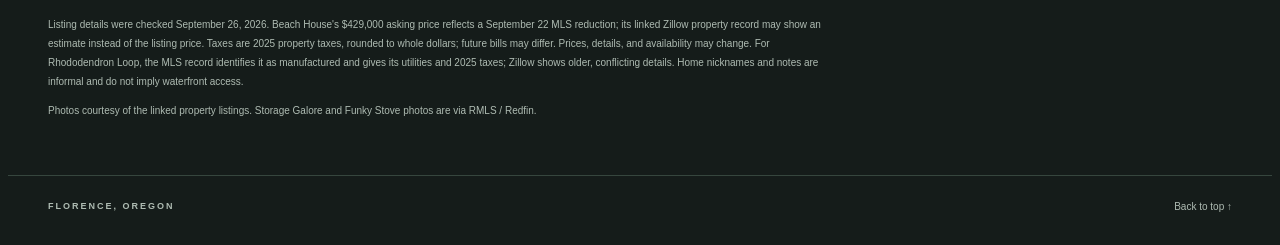
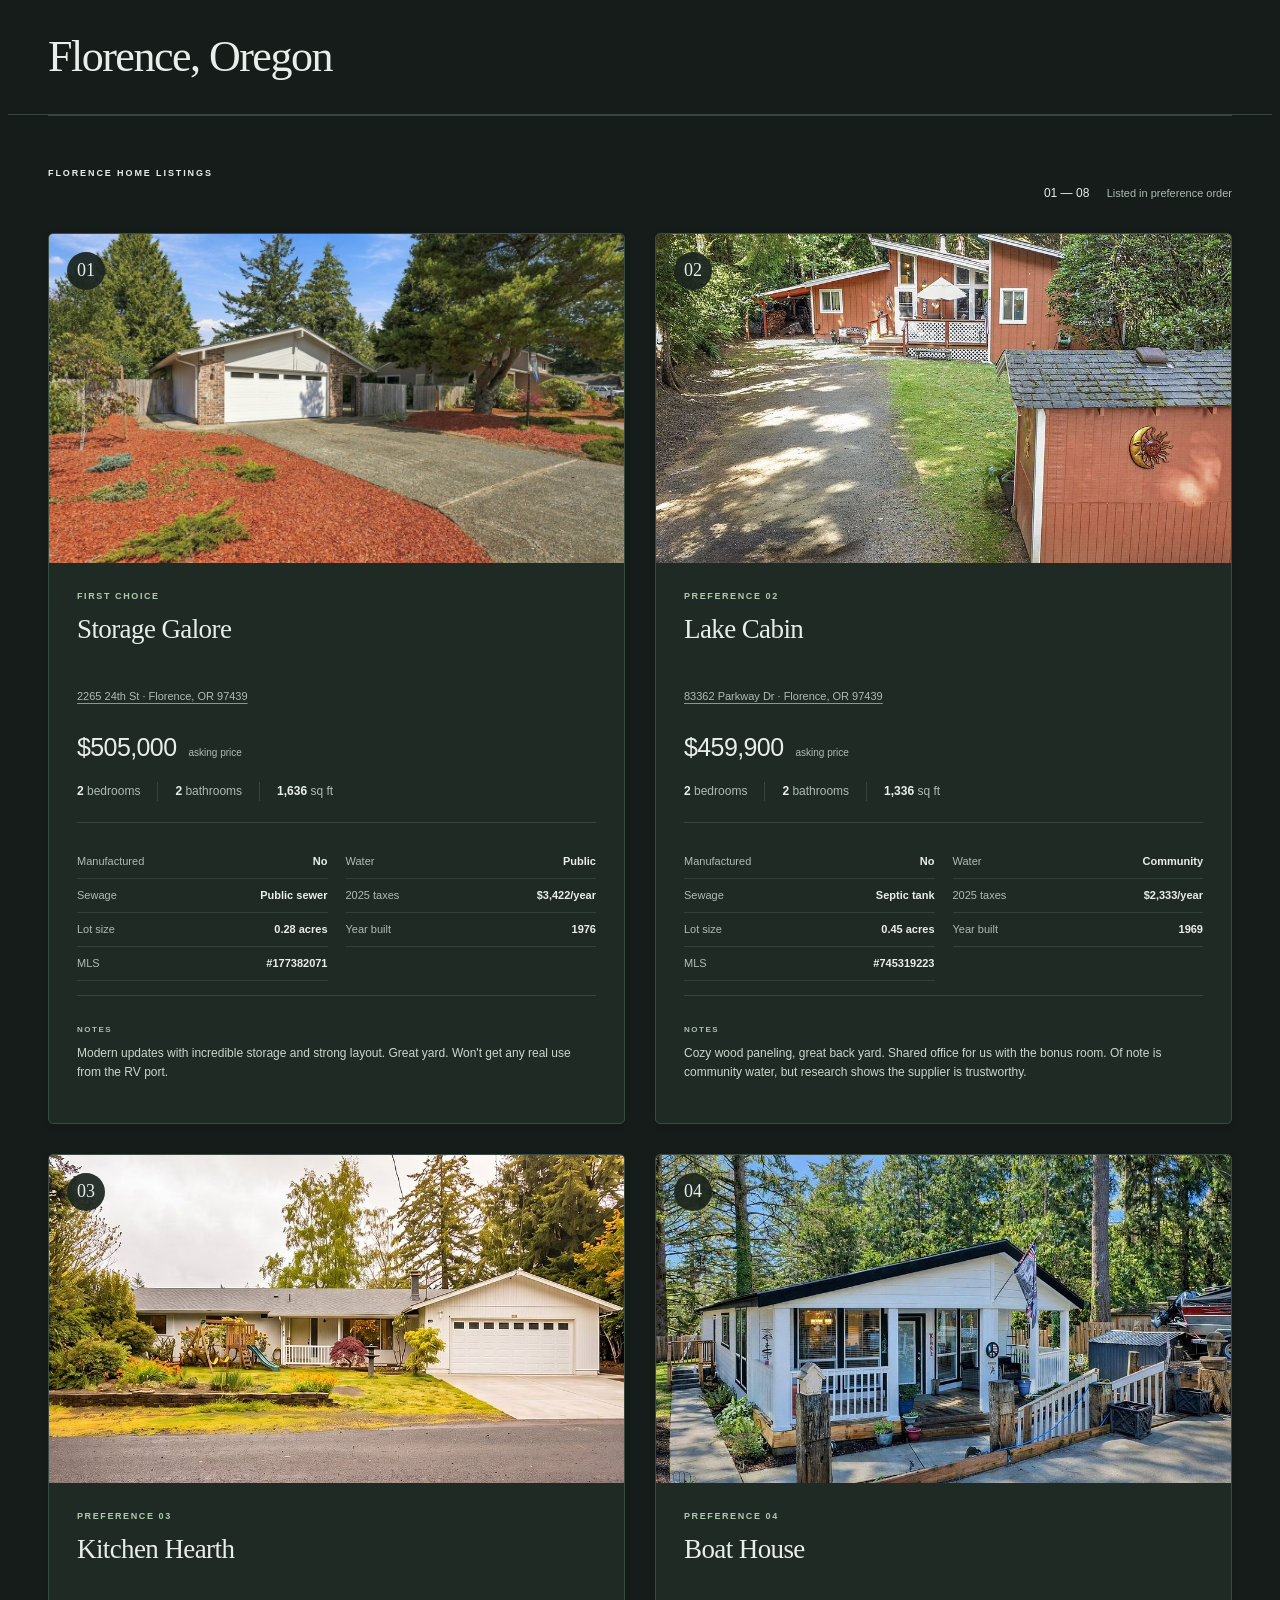
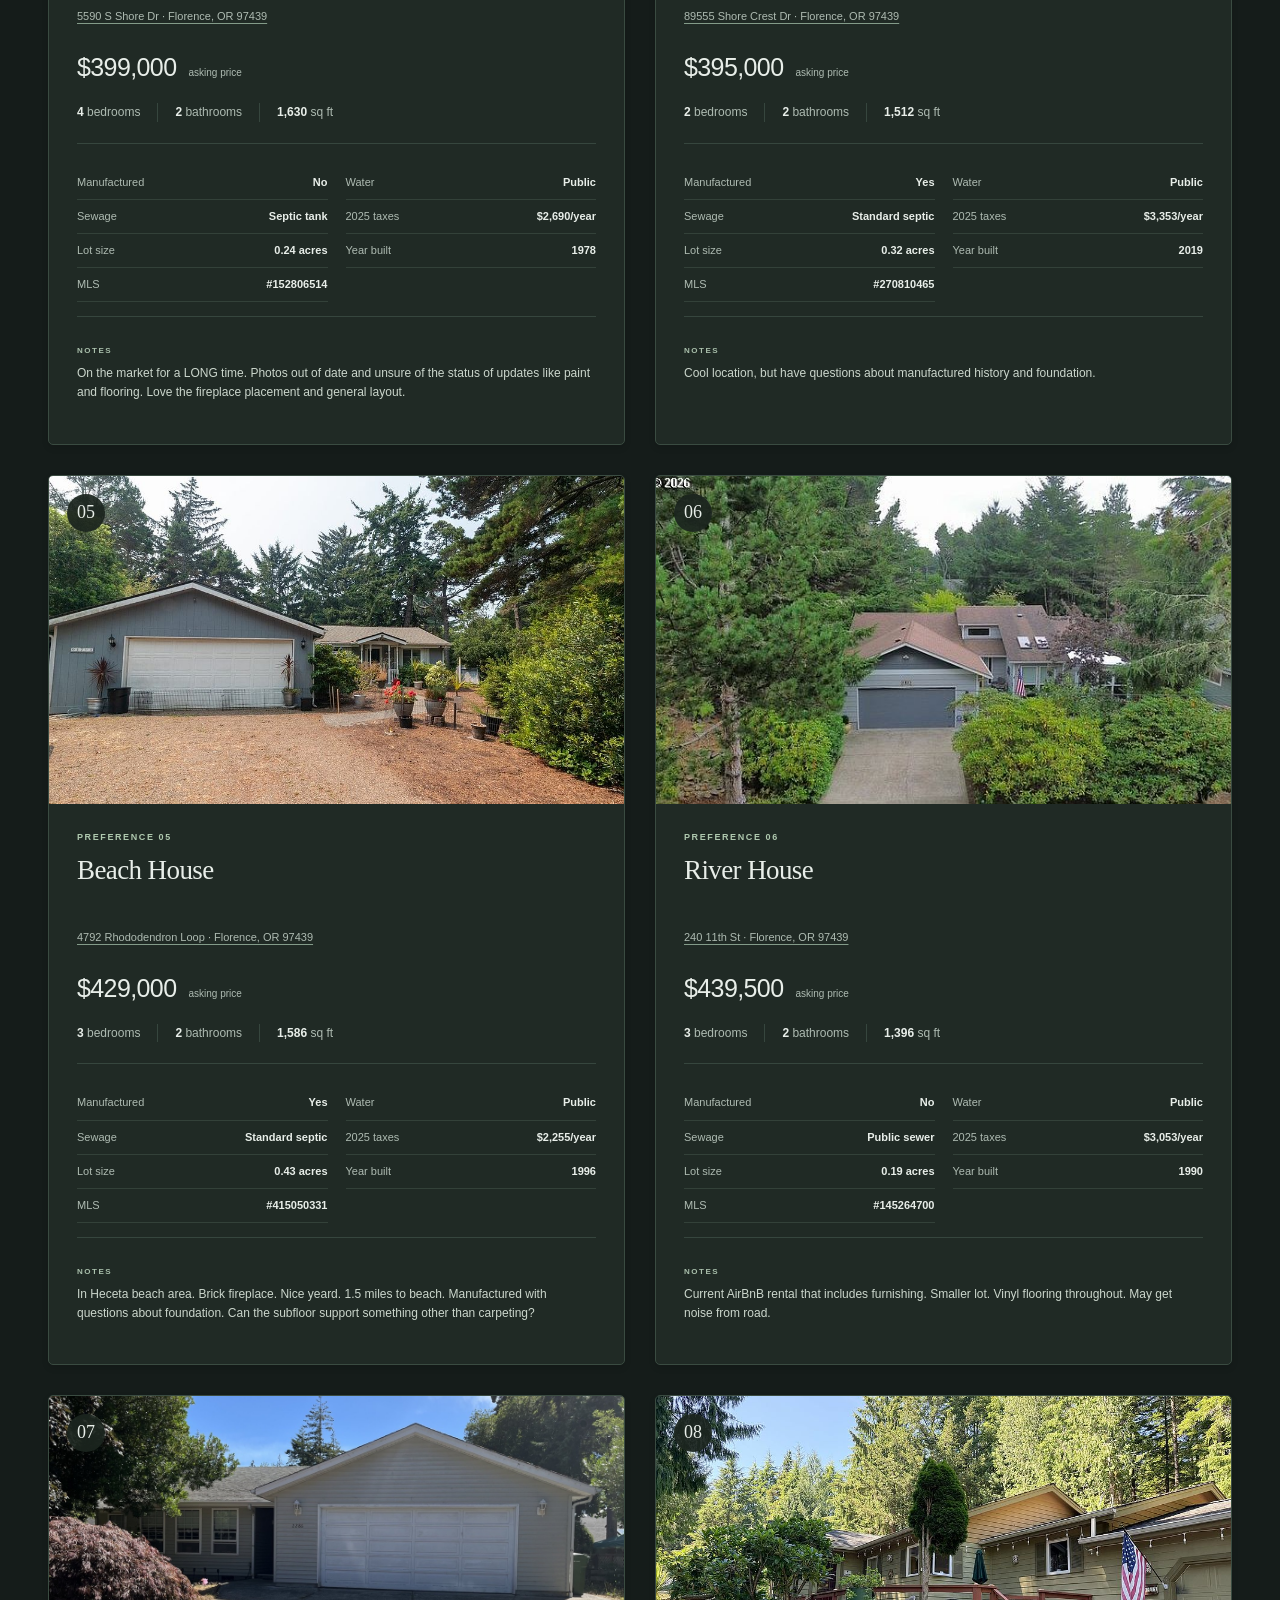
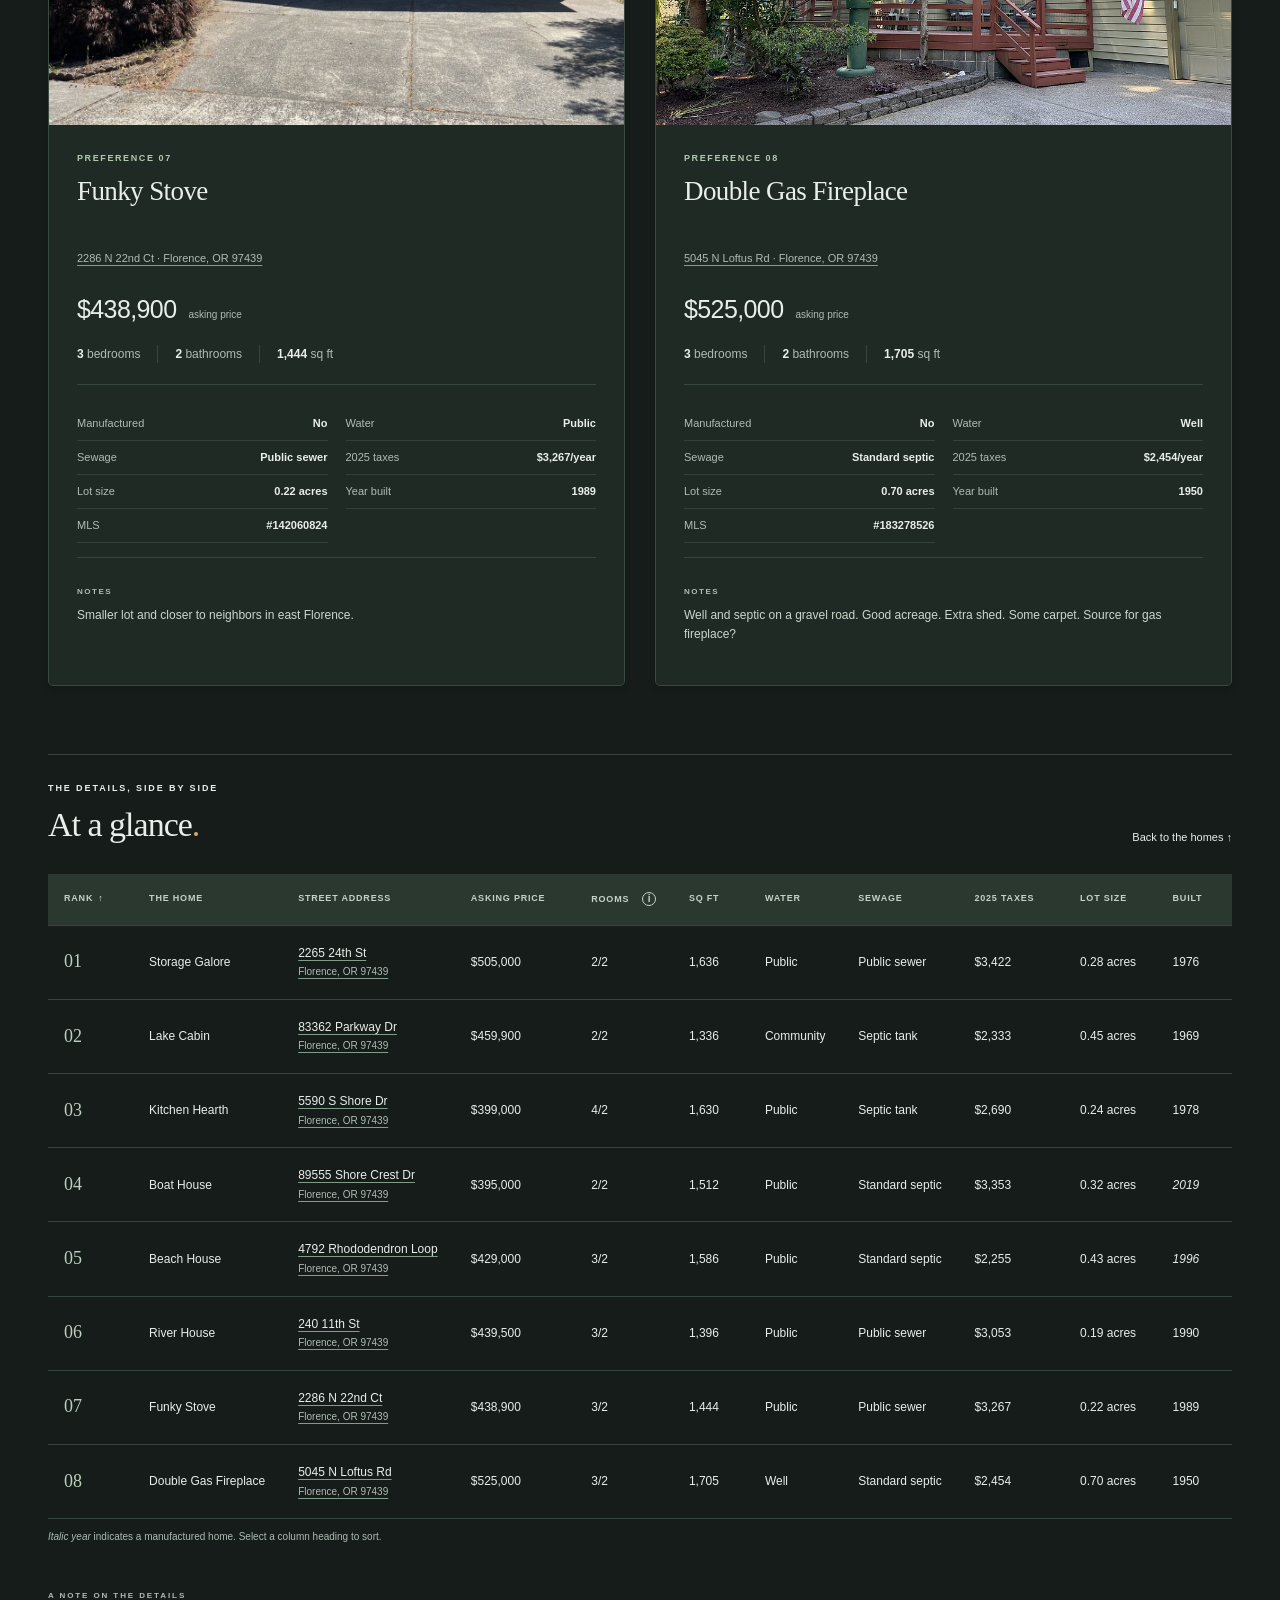
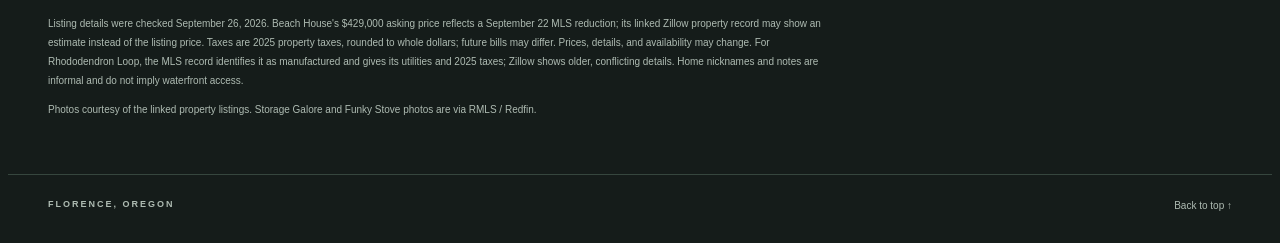
